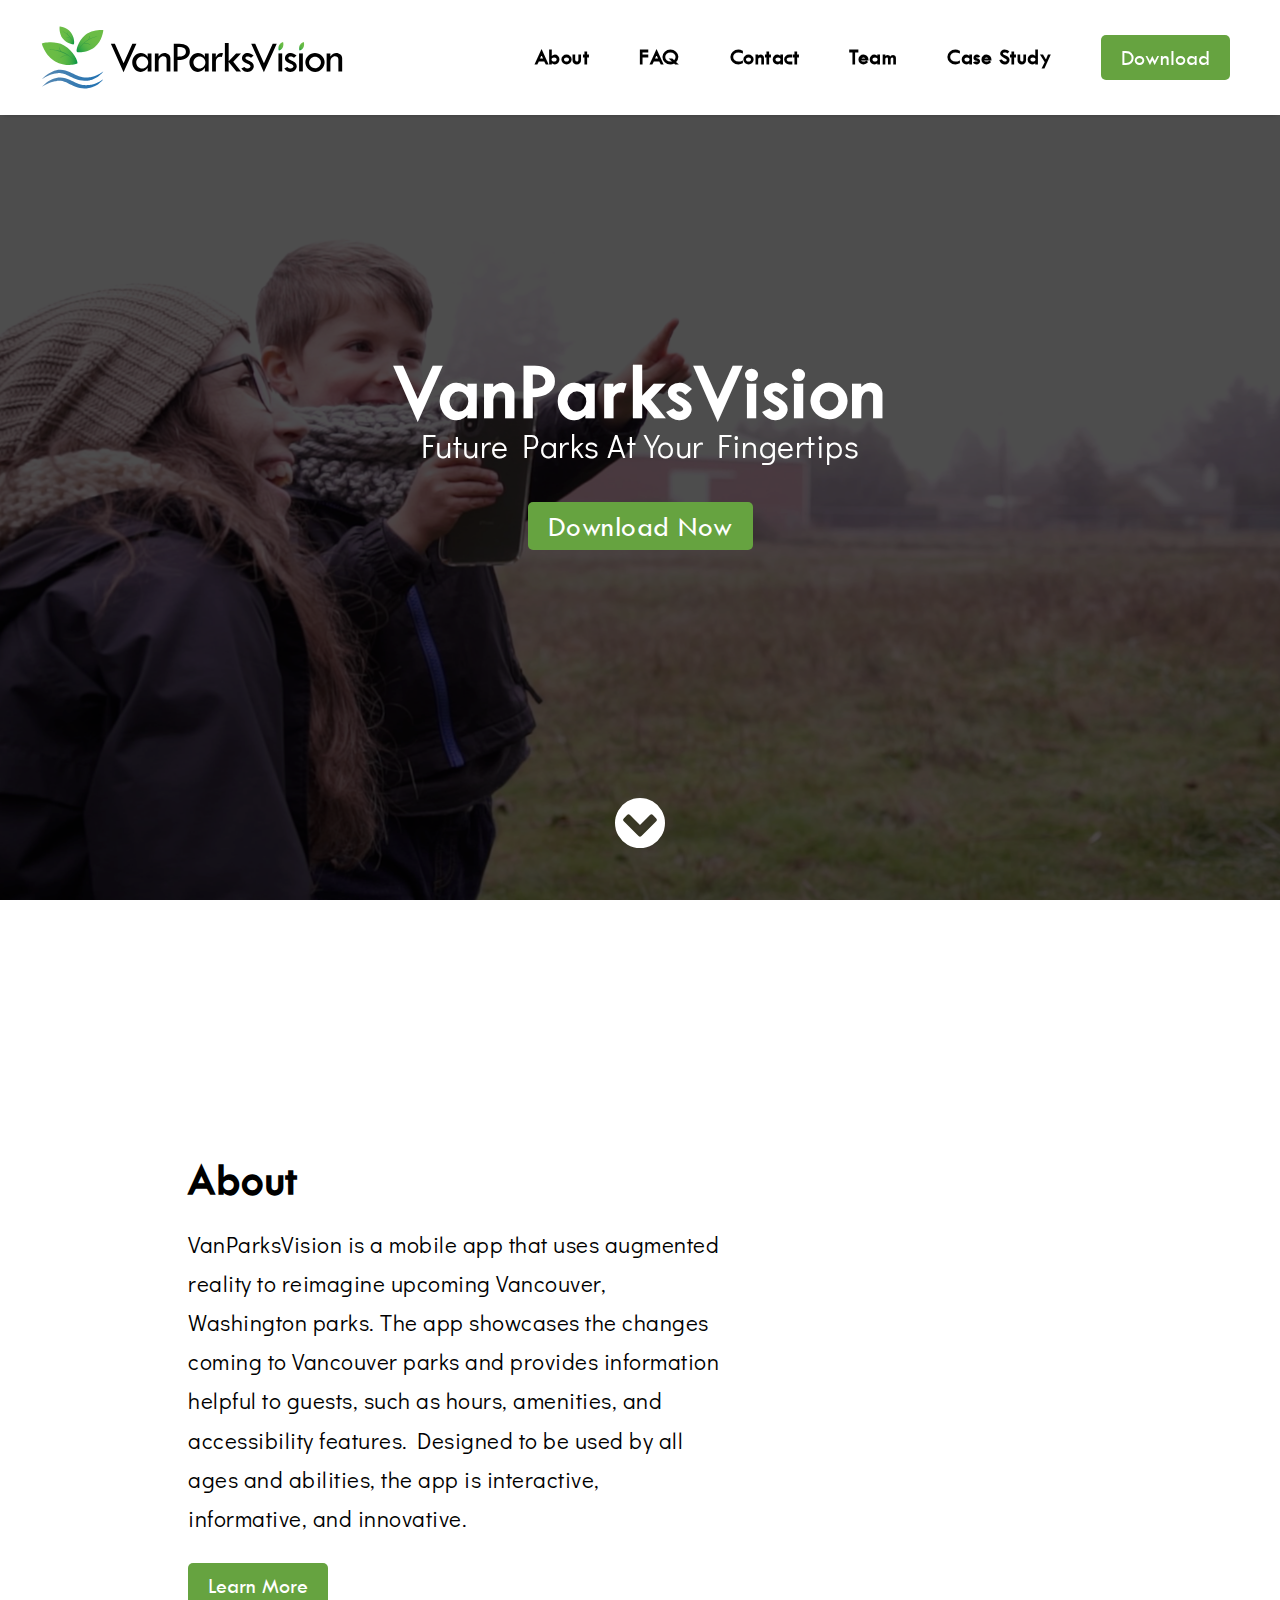
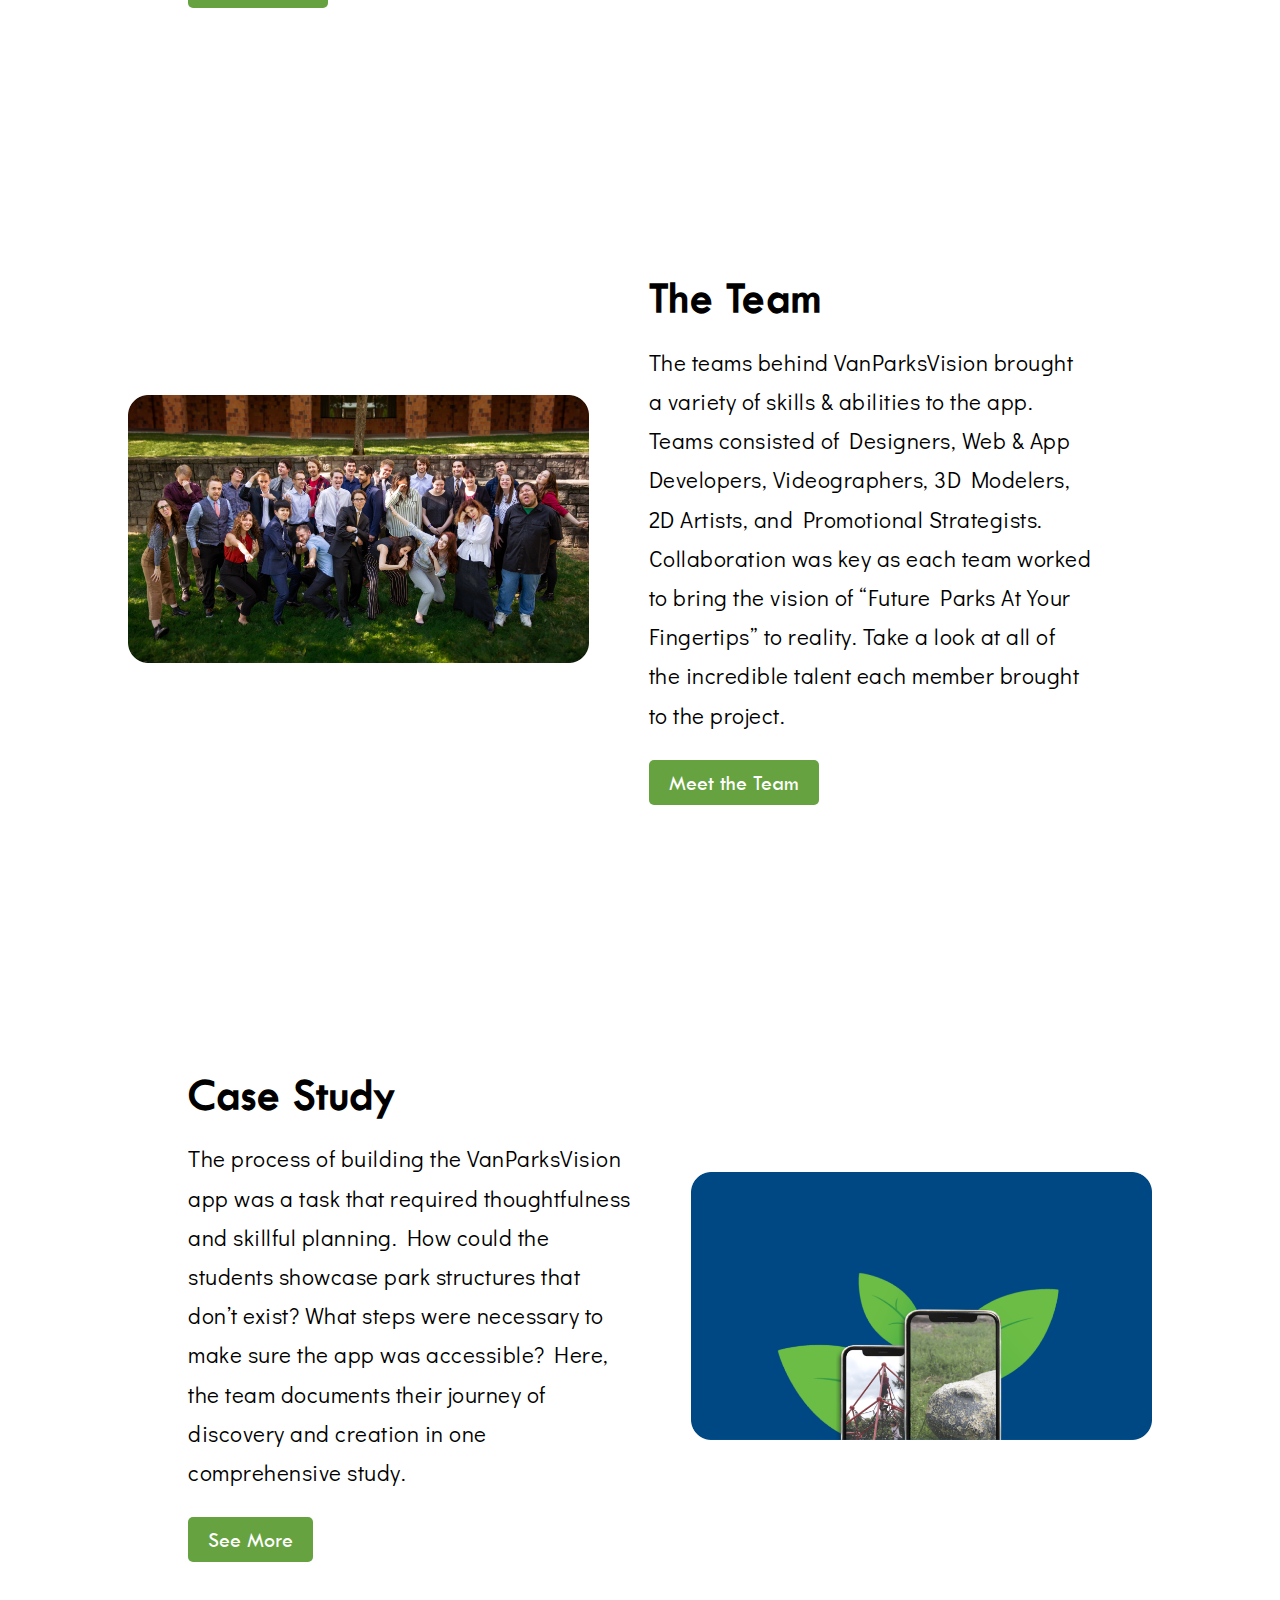
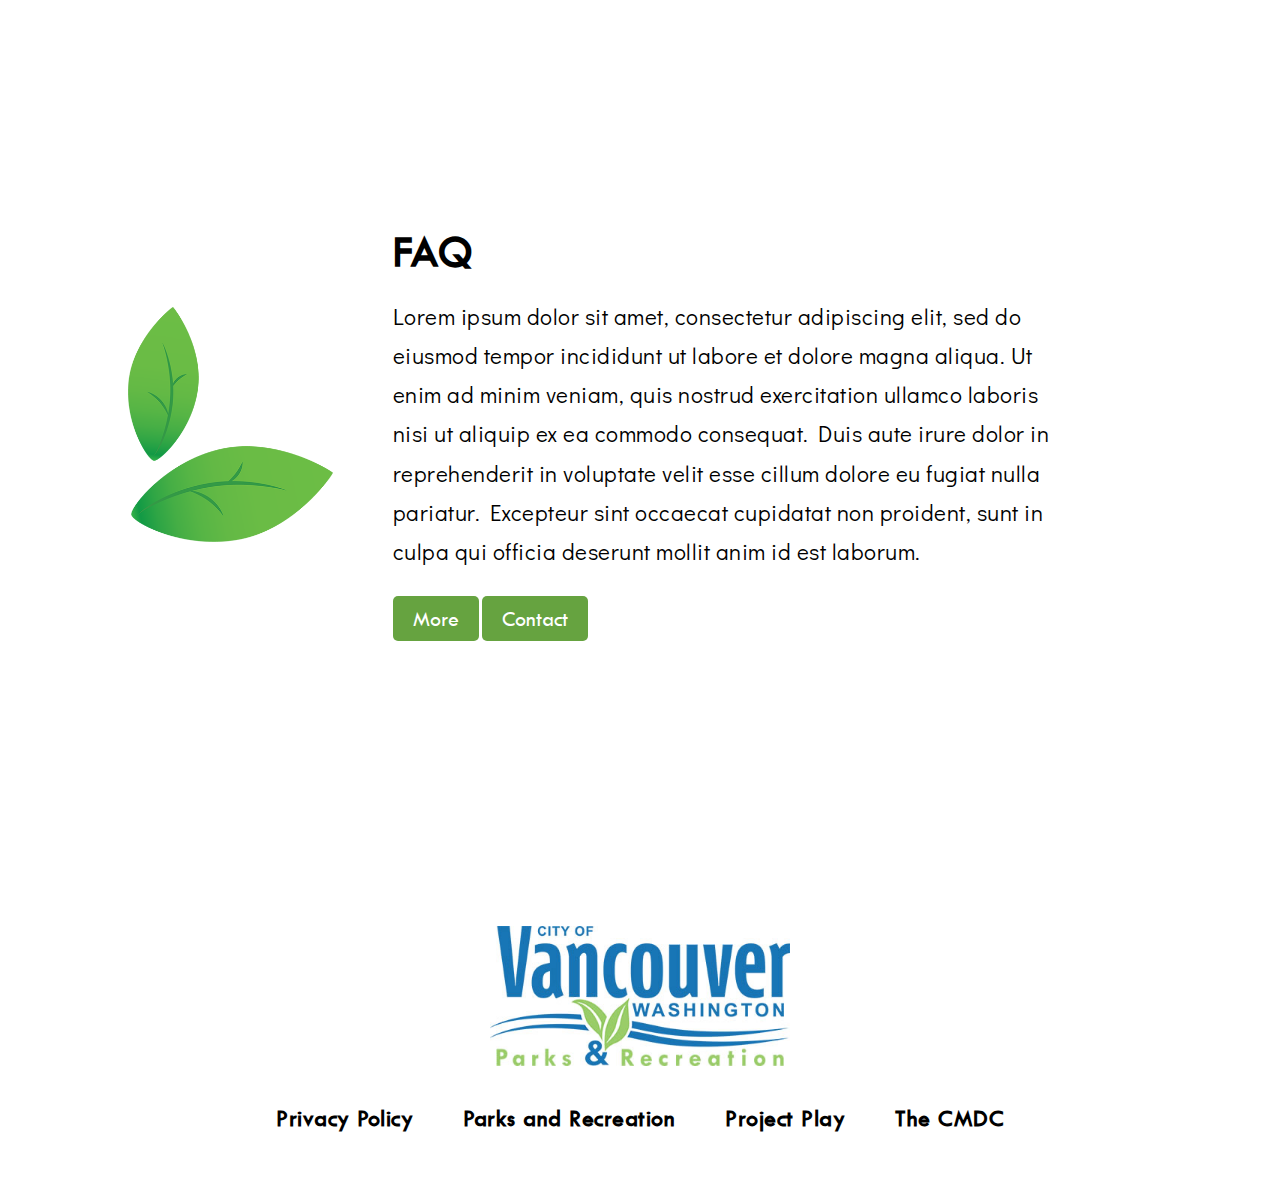
==== index.html @ 79ef96f4 "Fix menu for ARIA" ====
<!DOCTYPE html>
<html lang="en">
<head>
    <meta charset="UTF-8" />
    <meta name="viewport" content="width=device-width, initial-scale=1" />

    <title>VanParksVision</title>

    <link type='text/css' rel='stylesheet' href='css/styles.css'>
    <link type='text/css' rel='stylesheet' href='css/navigation.css'>

    <script src="https://ajax.googleapis.com/ajax/libs/jquery/3.4.1/jquery.min.js"></script>
    <link href="https://fonts.googleapis.com/css?family=Didact+Gothic&display=swap" rel="stylesheet">
</head>    

<body>
<div id="wrapper">
    <!-- Navigation Area -->
    <nav>
        <div id="nav-bar">
            <a href="index.html"><img id="logo" src="img/logo-horizontal.svg"></a>
            <img id="nav-menu-icon" src="img/nav-menu.svg">
        </div>
        <div id="nav-menu">
            <a href='about/index.html'>About</a>
            <a href='faq/index.html'>FAQ</a>
            <a href='contact/index.html'>Contact</a>
            <a href='team/index.html'>Team</a>
            <a href='casestudy/index.html'>Case Study</a>
            <a href="download/index.html"><button class="download-button">Download</button></a>
        </ul>
    </nav>

    <!-- Header/Hero Unit Area -->
    <header id="hero">
        
        <!-- Hero Mask -->
        <div></div>

        <!-- Hero Arrow -->
        <a class="arrow-link" href="#home-content"><svg id="Capa_1" data-name="Capa 1" xmlns="http://www.w3.org/2000/svg" viewBox="0 0 438.53 438.53"><defs></defs><title>down-arrow</title><path class="down-arrow" d="M409.13,109.2a218.26,218.26,0,0,0-79.8-79.79Q278.95,0,219.27,0T109.21,29.41a218.26,218.26,0,0,0-79.8,79.79Q0,159.6,0,219.27T29.41,329.33a218.29,218.29,0,0,0,79.8,79.8q50.39,29.4,110.06,29.4t110.06-29.4a218.36,218.36,0,0,0,79.8-79.8q29.4-50.4,29.4-110.06T409.13,109.2Zm-47.4,95.51L232.12,334.32a17.92,17.92,0,0,1-25.7,0L76.8,204.71a17.94,17.94,0,0,1,0-25.7l29.12-29.12a17.92,17.92,0,0,1,25.7,0l87.65,87.65,87.65-87.65a17.91,17.91,0,0,1,25.69,0L361.74,179a17.91,17.91,0,0,1,0,25.7Z"/></svg></a>

        <h1>VanParksVision</h1>
        <p>Future Parks At Your Fingertips</p>
        <a class="download-button" href="download/index.html"><button">Download Now</button></a>
        <!--Video Hero methods and info below
        Link to article about embeding a video in the hero section: https://howtogetonline.com/how-to-embed-a-hero-background-video.php -->

        <!--Youtube Hosting method-->
            <div class="videoContainer">
                    <iframe width="x" height="y" src="https://www.youtube.com/embed/u58BKRZdWmc?controls=0&autoplay=1&loop=1&playlist=u58BKRZdWmc" frameborder="0" allow="accelerometer; autoplay; encrypted-media; gyroscope; picture-in-picture" allowfullscreen></iframe>
            </div>
    </header>

    <!-- Main Content Area -->
    <div id="home-content">
        <!-- About -->
        <section class="flex-reverse">
            <div id="about-video">
                <iframe width="x" height="y" src="https://www.youtube.com/embed/u58BKRZdWmc" frameborder="0" allow="accelerometer; autoplay; encrypted-media; gyroscope; picture-in-picture" allowfullscreen></iframe>
            </div>
            <article>
                <h3>About</h3>
                <p>VanParksVision is a mobile app that uses augmented reality to reimagine upcoming Vancouver, Washington parks. The app showcases the changes coming to Vancouver parks and provides information helpful to guests, such as hours, amenities, and accessibility features. Designed to be used by all ages and abilities, the app is interactive, informative, and innovative.</p>
                <a href="about/index.html"><button class="download-button">Learn More</button></a>
            </article>
        </section>
        <!-- Team -->
        <section>
            <img src="img/team.png">
            <article>
                <h3>The Team</h3>
                <p>The teams behind VanParksVision brought a variety of skills & abilities to the app. Teams consisted of Designers, Web & App Developers, Videographers, 3D Modelers, 2D Artists, and Promotional Strategists. Collaboration was key as each team worked to bring the vision of “Future Parks At Your Fingertips” to reality. Take a look at all of the incredible talent each member brought to the project.</p>
                <a href="team/index.html"><button class="download-button">Meet the Team</button></a>
            </article>
        </section>
        <!-- Case Study -->
        <section class="flex-reverse">
            <img src="img/casestudy-hero-placeholder.png">
            <article>
                <h3>Case Study</h3>
                <p>The process of building the VanParksVision app was a task that required thoughtfulness and skillful planning. How could the students showcase park structures that don’t exist? What steps were necessary to make sure the app was accessible? Here, the team documents their journey of discovery and creation in one comprehensive study.</p>
                <a href="casestudy/index.html"><button class="download-button">See More</button></a>
            </article>
        </section>
        <!-- FAQ -->
        <section>
            <img id="leaves" src="img/two_leaf_motif.png">
            <article>
                <h3>FAQ</h3>
                <p>Lorem ipsum dolor sit amet, consectetur adipiscing elit, sed do eiusmod tempor incididunt ut labore et dolore magna aliqua. Ut enim ad minim veniam, quis nostrud exercitation ullamco laboris nisi ut aliquip ex ea commodo consequat. Duis aute irure dolor in reprehenderit in voluptate velit esse cillum dolore eu fugiat nulla pariatur. Excepteur sint occaecat cupidatat non proident, sunt in culpa qui officia deserunt mollit anim id est laborum.</p>
                <a href="faq/index.html"><button class="download-button">More</button></a>
                <a href="faq/index.html"><button class="download-button">Contact</button></a>
            </article>
        </section>
    </div>

    <!-- Footer Area -->
    <footer id="home-footer">
        <img src="img/parks-logo.jfif">
        <ul>
            <a href='https://www.cityofvancouver.us/law/page/website-privacy-policy'><li>Privacy Policy</li></a>
            <a href='https://www.cityofvancouver.us/parksrec'><li>Parks and Recreation</li></a>
            <a href='https://www.cityofvancouver.us/parksrec/page/project-play'><li>Project Play</li></a>
            <a href='http://dtc-wsuv.org/cmdc/'><li>The CMDC</li></a>
        </ul>
    </footer>
</div> 

<script src="js/scripts.js"></script><!-- Closes Wrapper -->
</body>
</html>
---- css/styles.css ----
/* Universal */

/* http://meyerweb.com/eric/tools/css/reset/ 
   v2.0 | 20110126
   License: none (public domain)
*/

html, body, div, span, applet, object, iframe,
h1, h2, h3, h4, h5, h6, p, blockquote, pre,
a, abbr, acronym, address, big, cite, code,
del, dfn, em, img, ins, kbd, q, s, samp,
small, strike, strong, sub, sup, tt, var,
b, u, i, center,
dl, dt, dd, ol, ul, li,
fieldset, form, label, legend,
table, caption, tbody, tfoot, thead, tr, th, td,
article, aside, canvas, details, embed, 
figure, figcaption, footer, header, hgroup, 
menu, nav, output, ruby, section, summary,
time, mark, audio, video {
	margin: 0;
	padding: 0;
	border: 0;
	font-size: 100%;
	font: inherit;
	vertical-align: baseline;
}
/* HTML5 display-role reset for older browsers */
article, aside, details, figcaption, figure, 
footer, header, hgroup, menu, nav, section {
	display: block;
}
body {
	line-height: 1;
}
ol, ul {
	list-style: none;
}
blockquote, q {
	quotes: none;
}
blockquote:before, blockquote:after,
q:before, q:after {
	content: '';
	content: none;
}
table {
	border-collapse: collapse;
	border-spacing: 0;
}

button:focus {
	outline: none;
}

button:active {
	outline: none;
}

/*End of reset*/

@font-face {
	font-family: 'Tw Cen MT';
	src: url(../fonts/twcent.TTF);
}

html {
	scroll-behavior: smooth;
}


/* --Body Copy-- */
body {
font-size: 16px;
font-family: 'Didact Gothic';
letter-spacing: .5px;
}

p {	
font-style: normal;
font-weight: normal;
font-size: 2em;
line-height: 1.75em;
letter-spacing: .5px; 
}


/* --Headings-- */
h1 {
font-family: 'Tw Cen MT';
font-style: normal;
font-weight: bold;
font-size: 7.5em;
line-height: 2;
}

h2 {
font-family: 'Tw Cen MT';
font-style: normal;
font-weight: bold;
font-size: 5em;
line-height: 2;
}

h3 {
font-family: 'Tw Cen MT';
font-style: normal;
font-weight: bold;
font-size: 4em;
line-height: 2;
}

h4 {
font-family: 'Tw Cen MT';
font-style: normal;
font-weight: bold;
font-size: 2.5em;
line-height: 2;
}

h5 {
font-family: 'Tw Cen MT';
font-style: normal;
font-weight: bold;
font-size: 2em;
line-height: 2;
}

a {
font-weight: bold;
text-decoration: none;
color: inherit;
}

a:visited {
color: inherit;
}

.download-button {
	background-color: #66A340;
	box-shadow: none;
	padding: 10px 20px;
	color: white;
	font-family: Tw Cen MT;
	font-size: 1em;
	border-radius: 5px;
	border: none;
	cursor: pointer;
	transition: all .3s ease;
}

.download-button:hover {
	background-color: #3573B3;
}


/* -- Hero Unit/Header -- */
header {
	height: 100vh;
	width: 100%;
	background-image: url(../img/home-hero.png);
	background-size: cover;
	background-position: -300px;
	background-repeat: no-repeat;
	background-attachment: fixed;
	display: flex;
	flex-direction: column;
	justify-content: center;
	align-items: center;
	color: white;
}

header div {
	height: 100%;
	width: 100%;
	background-color: rgba(0,0,0,.45);
	position: absolute;
	top: 0;
	left: 0;
	z-index: 1;
}

/* Youtube video hosting */
.videoContainer {
	position: fixed;
	width: 100%;
	height: 100%;
	display: none;
	flex-direction: column;
	justify-content: center;
	align-items: center;
	overflow: hidden;
	z-index: 0;
}

header h1 {
	z-index: 2;
	font-size: 3em;
	line-height: 1;
}

header p {
	z-index: 2;
	text-align: center;
	line-height: 1;
}

header .download-button {
	z-index: 2;
	margin-top: 40px;
	font-size: 1.8em;
	font-weight: 300;
}

header .arrow-link {
	position: absolute;
	z-index: 2;
	width: 50px;
	bottom: 50px;
}

header .down-arrow {
	fill: white;
	transition: fill .3s ease;
}

header .arrow-link:hover .down-arrow {
	fill: #3573B3;
}

header img {
	position: absolute;
	top: 0px;
	x-index: 1;
}

#hero {
	position: relative;
}

iframe {
	width: 100%;
	height: 100%
}


@media screen and (min-width: 1094px) {
	header {
		height: 100vh;
		width: 100%;
		background-size: cover;
		background-position: center;
		background-repeat: no-repeat;
	}	

	header h1 {
		font-size: 5em;
		letter-spacing: 1px;
	}

	.videoContainer {
		display: flex;
	}
}


/* -- Home Content -- */
#home-content {
	padding: 50px 0px;
	position: relative;
	z-index: 1;
	background-color: white;
}

#home-content section {
	display: flex;
	flex-direction: column;
	width: 100%;
	margin: 125px auto;
}

#home-content section img,#about-video {
	align-self: center;
	width: 45%;
}

#home-content section article {
	font-size: .7em;
	padding: 60px;
	width: 65%;
}

#home-content section article button {
	margin-top: 25px;
	font-size: 2em;
}

#home-content #about-video {
	position: relative;
    width: 45%;
    height: 0;
    padding-bottom: 21%;
}

#home-content iframe {
	position: absolute;
    top: 0;
    left: 0;
	width: 100%;
	border-radius: 25px;
}

#home-content img {
	max-width: 100%;
}

#home-content #leaves {
	width: 20%;
}

#home-footer {
	position: relative;
	z-index: 1;
	background-color: white;
}

@media screen and (min-width: 1094px) {
	#home-content section {
		flex-direction: row;
		width: 80%;
	}

	.flex-reverse {
		flex-direction: row-reverse !important;
	}
}

/* Media Query method for removing the video from the hero section and placing the still image*/
/*
@media screen and (max-device-width: 768px) {
	#hero {
	background: url(/img/home-hero.png) no-repeat;
	background-size: cover;
	}
	#bgvideo {
	display: none;
	}
}
*/
---- css/navigation.css ----
/* --Navigation-- */

nav {
	position: fixed;
	display: flex;
	flex-direction: column;
	justify-content: flex-end;
	background-color: white;
	width: 100%;
	box-shadow: 0 4px 4px -4px rgba(0,0,0,.25);
	z-index: 999;
}

nav #nav-bar {
	position: fixed;
	top: 0;
	left: 0;
	width: 100%;
	display: flex; 
	flex-direction: row;
	justify-content: space-between;
	align-items: center;
	background-color: white;
	z-index: 1;
}

nav #nav-bar a {
	justify-content: flex-start;
}

#nav-menu {
	position: relative;
	top: 150px;
	height: 100vh;
	display: flex;
	flex-direction: column;
	transition: color .3s ease;
	z-index: 0;
	display: none;
}

nav #nav-menu-icon  {
	position: absolute;
	right: 30px;
	width: 50px;
	cursor: pointer;
}

nav a {
	display: flex;
	align-items: center;
	justify-content: flex-end;
	padding: 15px 40px 15px 0px;
	font-family: Tw Cen MT;
	font-size: 2.75em;
}

nav a:hover {
	color: #3573B3;
}

nav a:last-of-type {
	border-bottom: none;
}


@media screen and (min-width: 1094px) {
	nav {
		display: flex;
		flex-direction: row;
		height: auto;
		align-items: center;
		padding: 35px 0px 35px 0px;
	}

	#nav-menu {
		position: relative;
		top: 0px;
		height: auto;
		display: flex;
		flex-direction: row;
	}

	nav #nav-menu-icon {
		display: none;
	}

	nav #logo {
		position: absolute;
		left: 30px;
		top: 7px;
		width: 325px;
	}

	nav a {
		font-size: 1.4em;
		padding: 0;
		margin-right: 50px;
		border: none;
	}
}

@media screen and (min-width: 1400px) { 
	nav a {
		font-size: 1.75em;
	}

	nav #logo {
		width: 350px;
	}
}


/* -- Footer -- */
footer {
	display: flex;
	flex-direction: column;
	justify-content: center;
	align-items: center;
	padding: 50px;
}

footer img {
	width: 300px;
	margin-bottom: 40px;
}

footer ul {
	display: flex;
	flex-direction: column;
}

footer a {
	color: inherit;
	font-family: 'Tw Cen MT';
	font-size: 1.5em;
	transition: color .3s ease;
	text-align: center;
	margin-bottom: 10px;
}

footer a:hover {
	color: #3573B3;
}

footer a:last-of-type {
	margin-right: 0;
}


@media screen and (min-width: 1094px) {
	footer ul {
		flex-direction: row;
	}

	footer a {
		margin-right: 50px;
	}
}
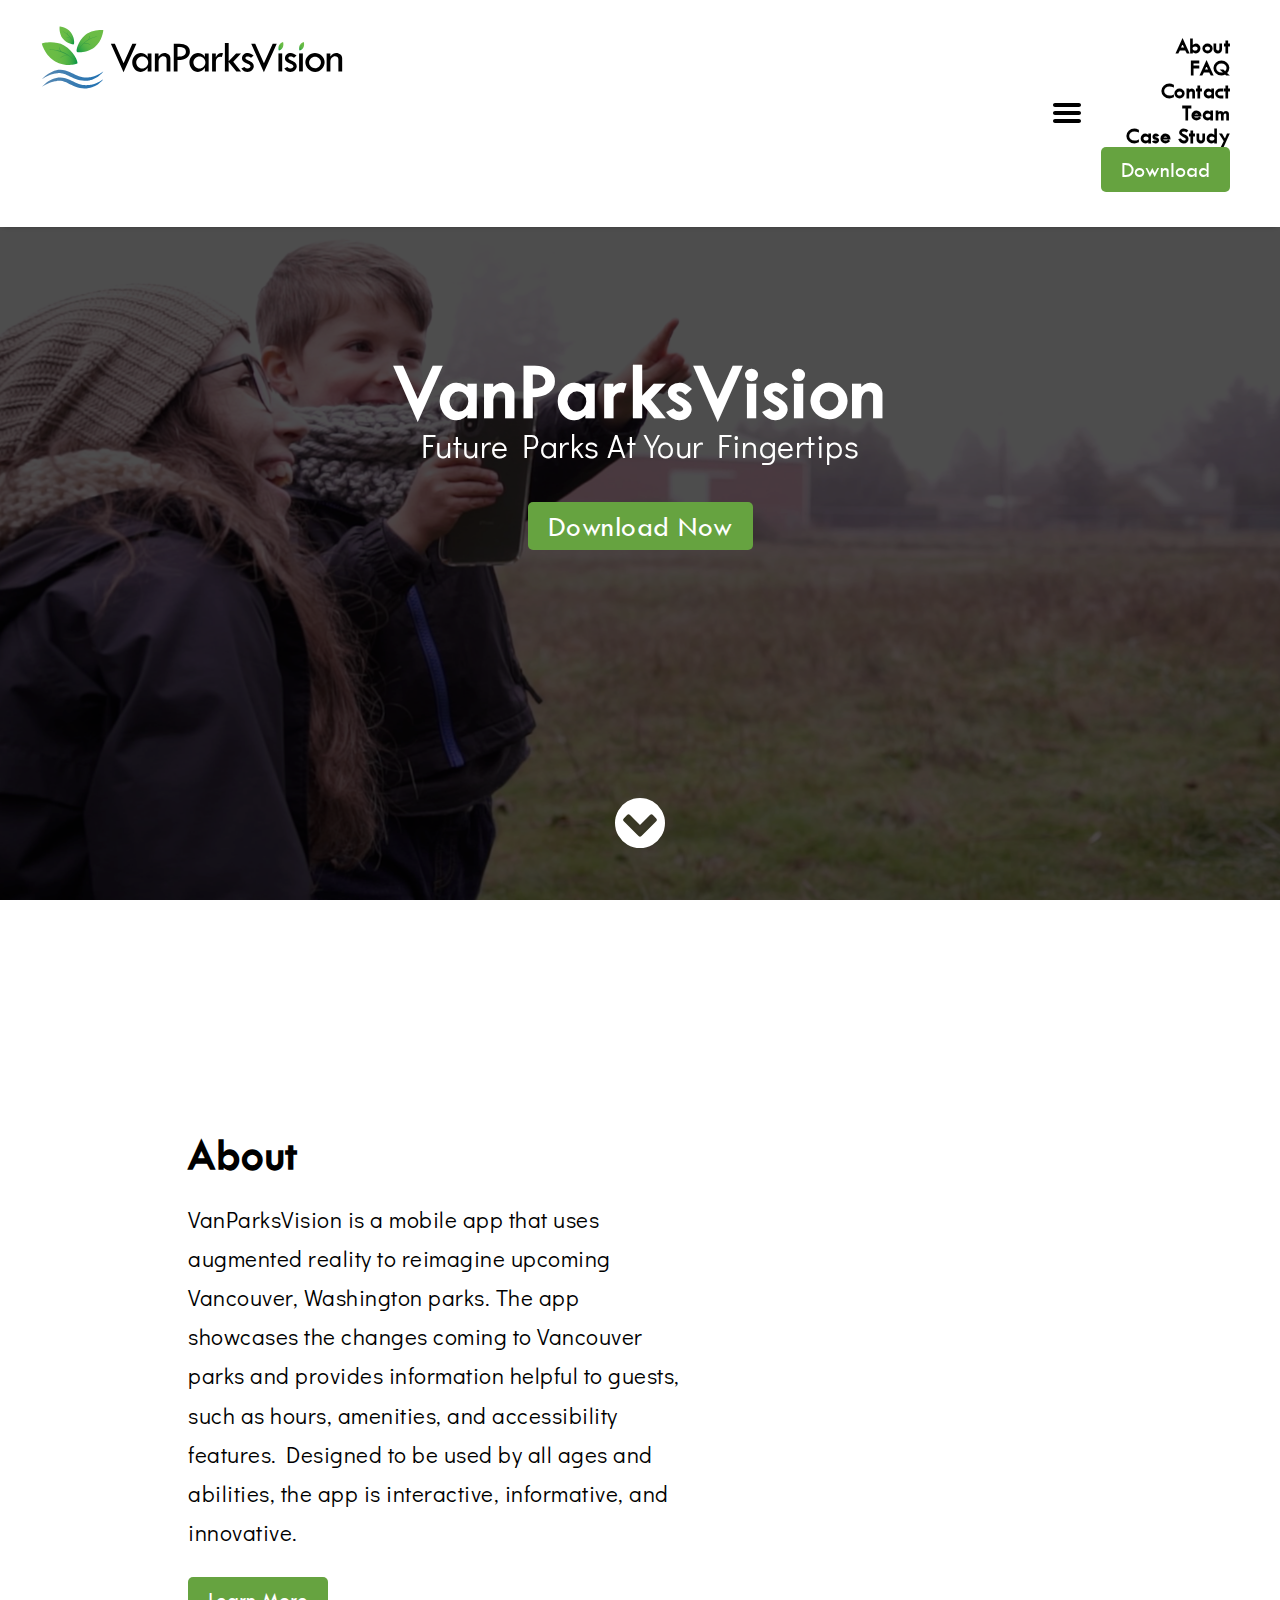
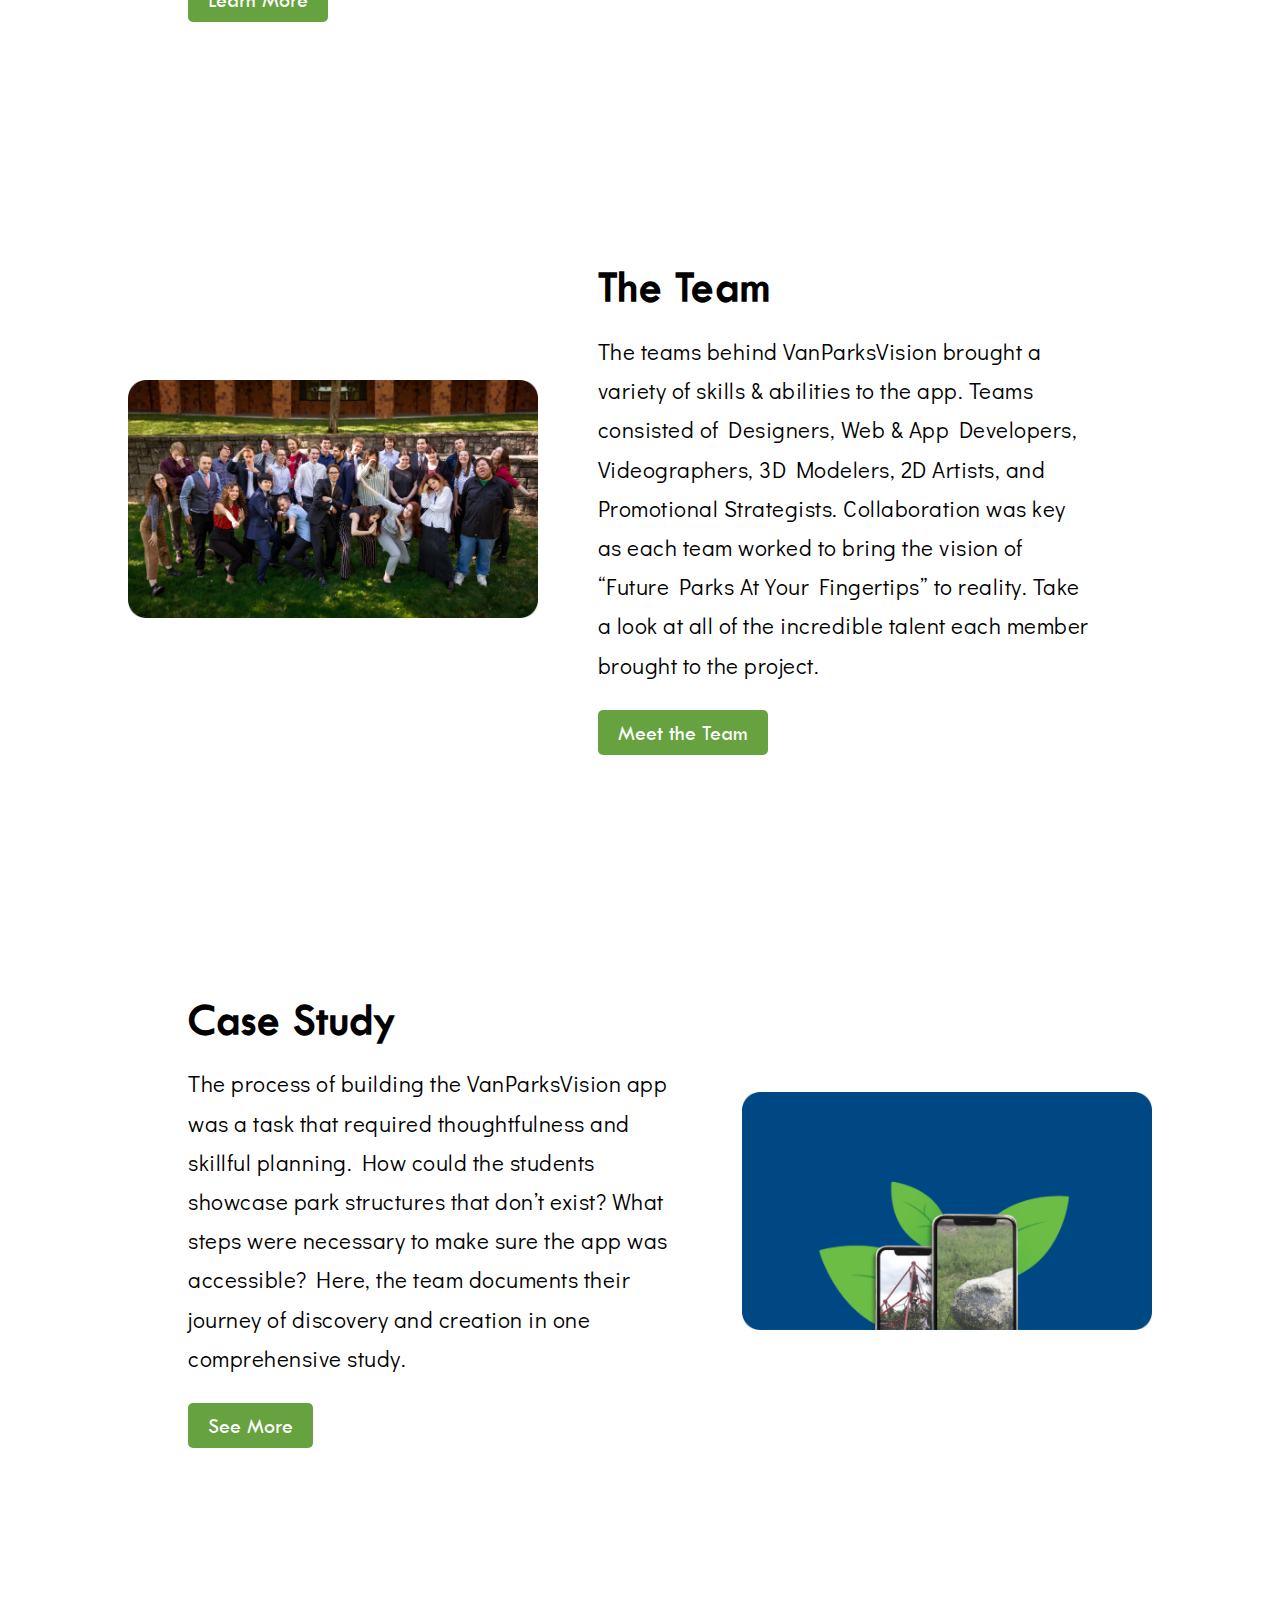
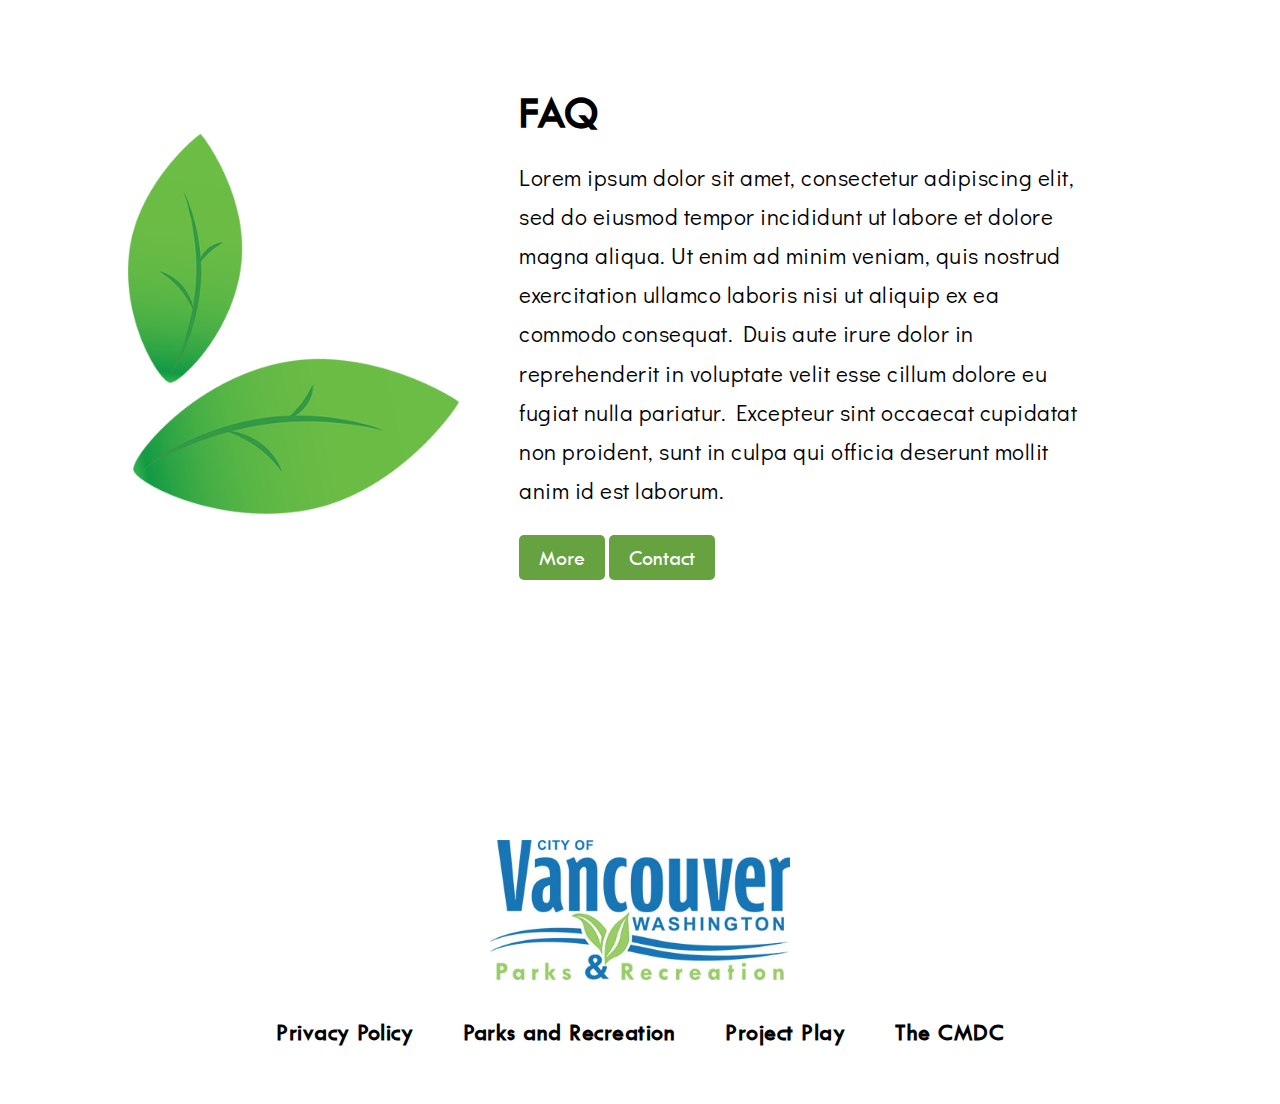
==== commit e1d67b39: "Finished site tweaks" ====
--- a/index.html
+++ b/index.html
@@ -17,17 +17,17 @@
 <div id="wrapper">
     <!-- Navigation Area -->
     <nav>
-        <div id="nav-bar">
+        <div>
             <a href="index.html"><img id="logo" src="img/logo-horizontal.svg"></a>
-            <img id="nav-menu-icon" src="img/nav-menu.svg">
+            <img id="mobile-menu-icon" src="img/mobile-menu.svg">
         </div>
-        <div id="nav-menu">
-            <a href='about/index.html'>About</a>
-            <a href='faq/index.html'>FAQ</a>
-            <a href='contact/index.html'>Contact</a>
-            <a href='team/index.html'>Team</a>
-            <a href='casestudy/index.html'>Case Study</a>
-            <a href="download/index.html"><button class="download-button">Download</button></a>
+        <ul id="mobile-menu">
+            <a href='about/index.html'><li>About</li></a>
+            <a href='faq/index.html'><li>FAQ</li></a>
+            <a href='contact/index.html'><li>Contact</li></a>
+            <a href='team/index.html'><li>Team</li></a>
+            <a href='casestudy/index.html'><li>Case Study</li></a>
+            <a href="download/index.html"><li><button class="download-button">Download</button></li></a>
         </ul>
     </nav>
 
@@ -56,8 +56,8 @@
     <div id="home-content">
         <!-- About -->
         <section class="flex-reverse">
-            <div id="about-video">
-                <iframe width="x" height="y" src="https://www.youtube.com/embed/u58BKRZdWmc" frameborder="0" allow="accelerometer; autoplay; encrypted-media; gyroscope; picture-in-picture" allowfullscreen></iframe>
+            <div class='youtube-embed'>
+                <iframe width="x" height="y" src="https://www.youtube.com/embed/u58BKRZdWmc?controls=0&autoplay=1&loop=1&playlist=u58BKRZdWmc" allow="accelerometer; encrypted-media; gyroscope; picture-in-picture" frameborder="0" allowfullscreen></iframe>
             </div>
             <article>
                 <h3>About</h3>
@@ -85,7 +85,7 @@
         </section>
         <!-- FAQ -->
         <section>
-            <img id="leaves" src="img/two_leaf_motif.png">
+            <img src="img/two_leaf_motif.png">
             <article>
                 <h3>FAQ</h3>
                 <p>Lorem ipsum dolor sit amet, consectetur adipiscing elit, sed do eiusmod tempor incididunt ut labore et dolore magna aliqua. Ut enim ad minim veniam, quis nostrud exercitation ullamco laboris nisi ut aliquip ex ea commodo consequat. Duis aute irure dolor in reprehenderit in voluptate velit esse cillum dolore eu fugiat nulla pariatur. Excepteur sint occaecat cupidatat non proident, sunt in culpa qui officia deserunt mollit anim id est laborum.</p>
--- a/css/styles.css
+++ b/css/styles.css
@@ -180,74 +180,72 @@
 	z-index: 1;
 }
 
+header h1 {
+	z-index: 2;
+	font-size: 3em;
+	line-height: 1;
+}
+
+header p {
+	z-index: 2;
+	text-align: center;
+	line-height: 1;
+}
+
+header .download-button {
+	z-index: 2;
+	margin-top: 40px;
+	font-size: 1.8em;
+	font-weight: 300;
+}
+
+header .arrow-link {
+	position: absolute;
+	z-index: 2;
+	width: 50px;
+	bottom: 50px;
+}
+
+header .down-arrow {
+	fill: white;
+	transition: fill .3s ease;
+}
+
+header .arrow-link:hover .down-arrow {
+	fill: #3573B3;
+}
+
 /* Youtube video hosting */
 .videoContainer {
 	position: fixed;
 	width: 100%;
 	height: 100%;
-	display: none;
+	display: flex;
 	flex-direction: column;
 	justify-content: center;
 	align-items: center;
 	overflow: hidden;
 	z-index: 0;
 }
-
-header h1 {
-	z-index: 2;
-	font-size: 3em;
-	line-height: 1;
-}
-
-header p {
-	z-index: 2;
-	text-align: center;
-	line-height: 1;
-}
-
-header .download-button {
-	z-index: 2;
-	margin-top: 40px;
-	font-size: 1.8em;
-	font-weight: 300;
-}
-
-header .arrow-link {
-	position: absolute;
-	z-index: 2;
-	width: 50px;
-	bottom: 50px;
-}
-
-header .down-arrow {
-	fill: white;
-	transition: fill .3s ease;
-}
-
-header .arrow-link:hover .down-arrow {
-	fill: #3573B3;
-}
-
-header img {
-	position: absolute;
-	top: 0px;
-	x-index: 1;
-}
-
+/*#hero may need to be removed if it interferes too much with other elements*/
 #hero {
 	position: relative;
 }
 
-iframe {
+header iframe {
 	width: 100%;
 	height: 100%
 }
 
 
+
+/*If we go ahead with embeding a video in the hero of the homepage we may need to remove the background-image property below
+*/
 @media screen and (min-width: 1094px) {
 	header {
 		height: 100vh;
 		width: 100%;
+		background-image: url(../img/home-hero.png);
 		background-size: cover;
 		background-position: center;
 		background-repeat: no-repeat;
@@ -256,10 +254,6 @@
 	header h1 {
 		font-size: 5em;
 		letter-spacing: 1px;
-	}
-
-	.videoContainer {
-		display: flex;
 	}
 }
 
@@ -276,46 +270,38 @@
 	display: flex;
 	flex-direction: column;
 	width: 100%;
-	margin: 125px auto;
-}
-
-#home-content section img,#about-video {
+	margin: 100px auto;
+}
+
+.youtube-embed {
+	position: relative;
+	padding-bottom: 56%;
+	width: 100%;
+	text-align: left;
+	padding-top: 90px;
+  }
+  
+  .youtube-embed iframe {
+	width: 100%;
+	position: absolute;
+	height: 100%;
+	overflow: hidden;
+	max-height: 420px;
+  }
+
+#home-content section img {
 	align-self: center;
-	width: 45%;
+	width: 100%;
 }
 
 #home-content section article {
 	font-size: .7em;
 	padding: 60px;
-	width: 65%;
 }
 
 #home-content section article button {
 	margin-top: 25px;
 	font-size: 2em;
-}
-
-#home-content #about-video {
-	position: relative;
-    width: 45%;
-    height: 0;
-    padding-bottom: 21%;
-}
-
-#home-content iframe {
-	position: absolute;
-    top: 0;
-    left: 0;
-	width: 100%;
-	border-radius: 25px;
-}
-
-#home-content img {
-	max-width: 100%;
-}
-
-#home-content #leaves {
-	width: 20%;
 }
 
 #home-footer {
@@ -328,6 +314,16 @@
 	#home-content section {
 		flex-direction: row;
 		width: 80%;
+	}
+
+	.youtube-embed {
+		padding-bottom: 0;
+		min-width: 40%;
+	  }
+
+	#home-content section img {
+		width: 40%;
+		max-height: 380px;
 	}
 
 	.flex-reverse {
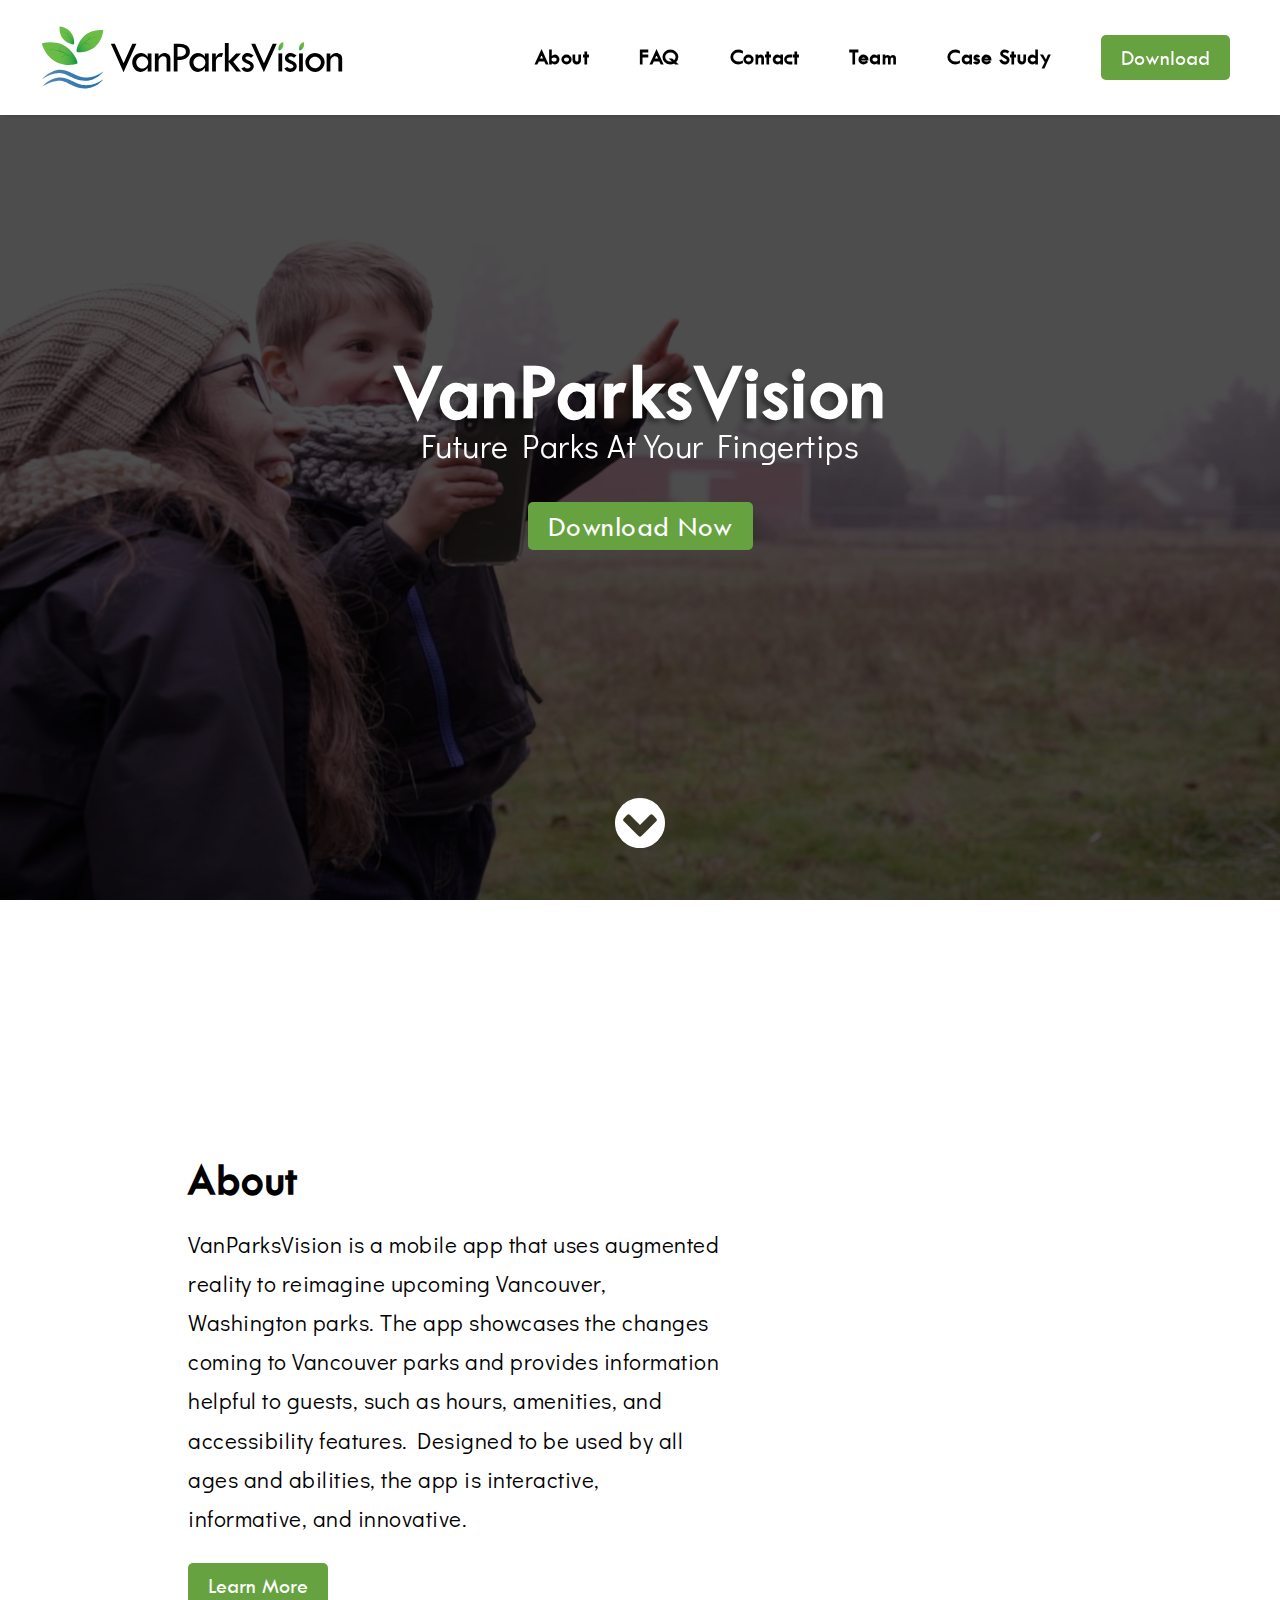
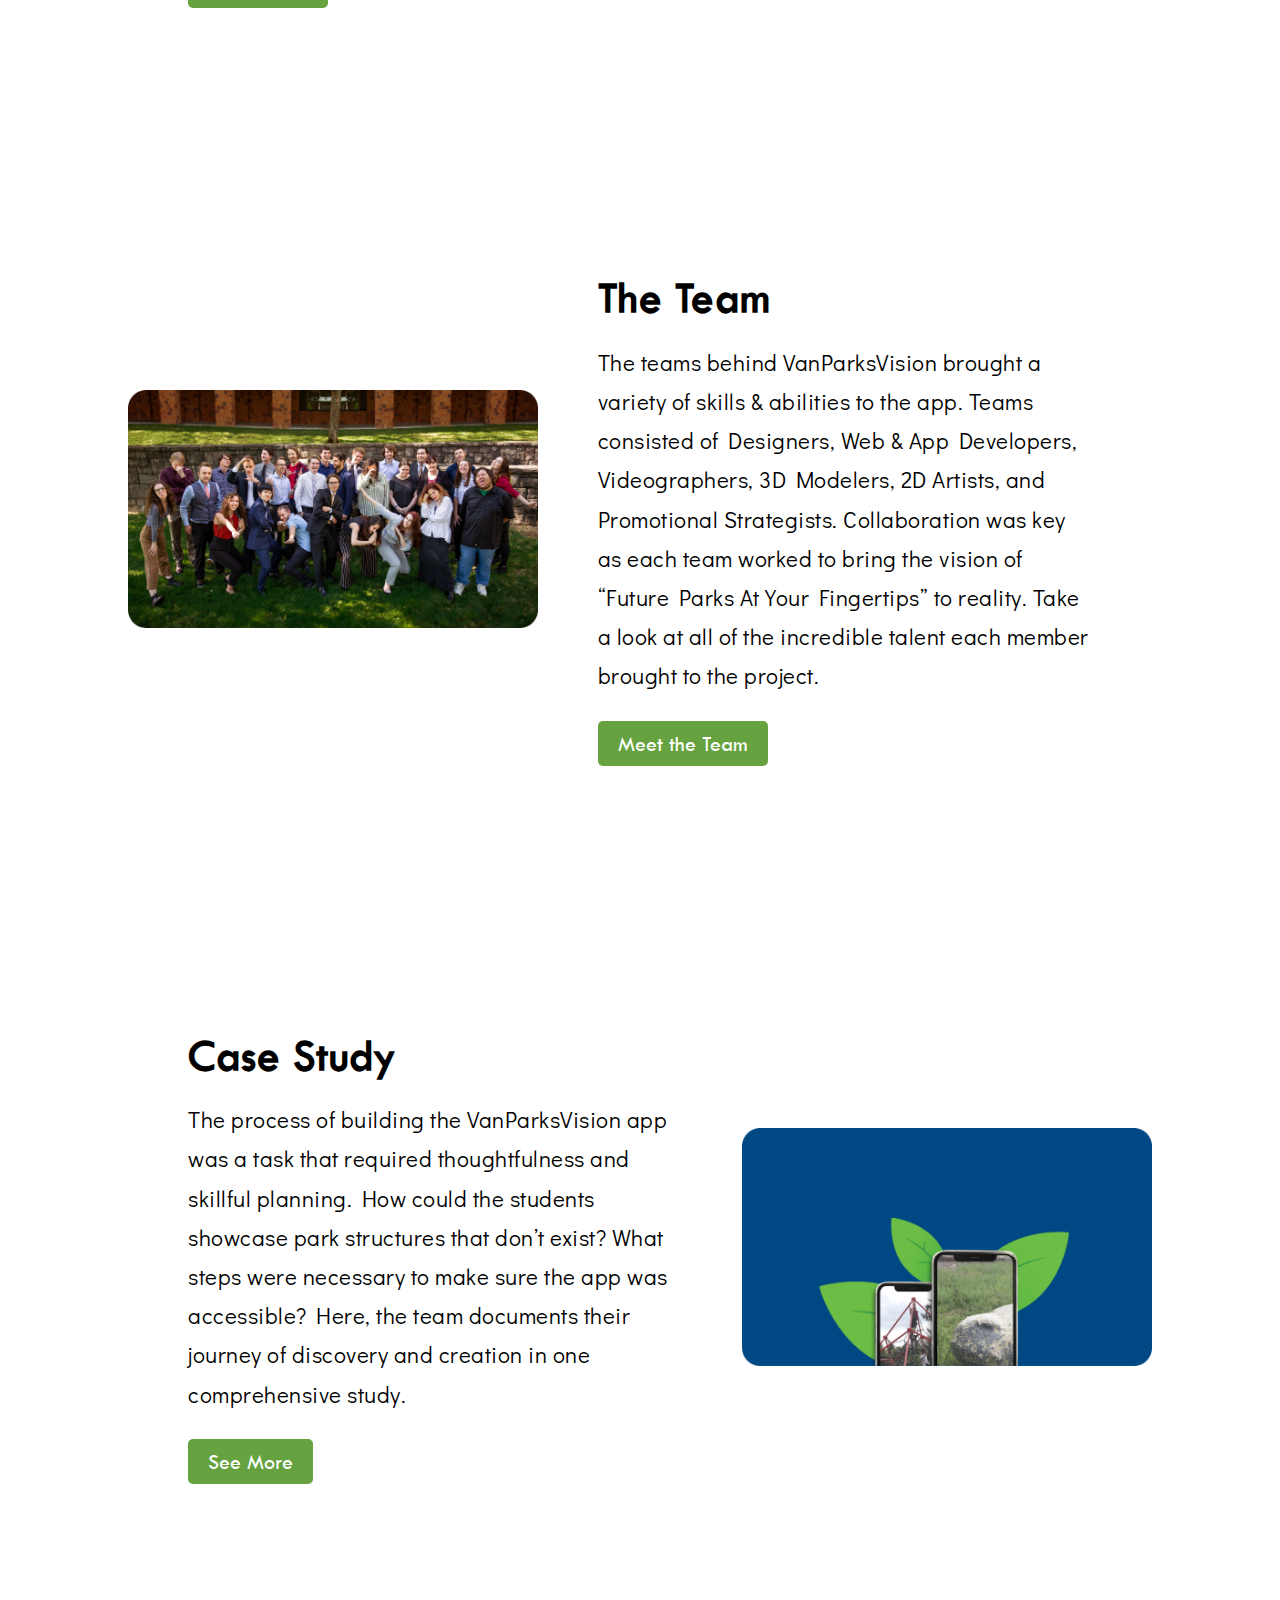
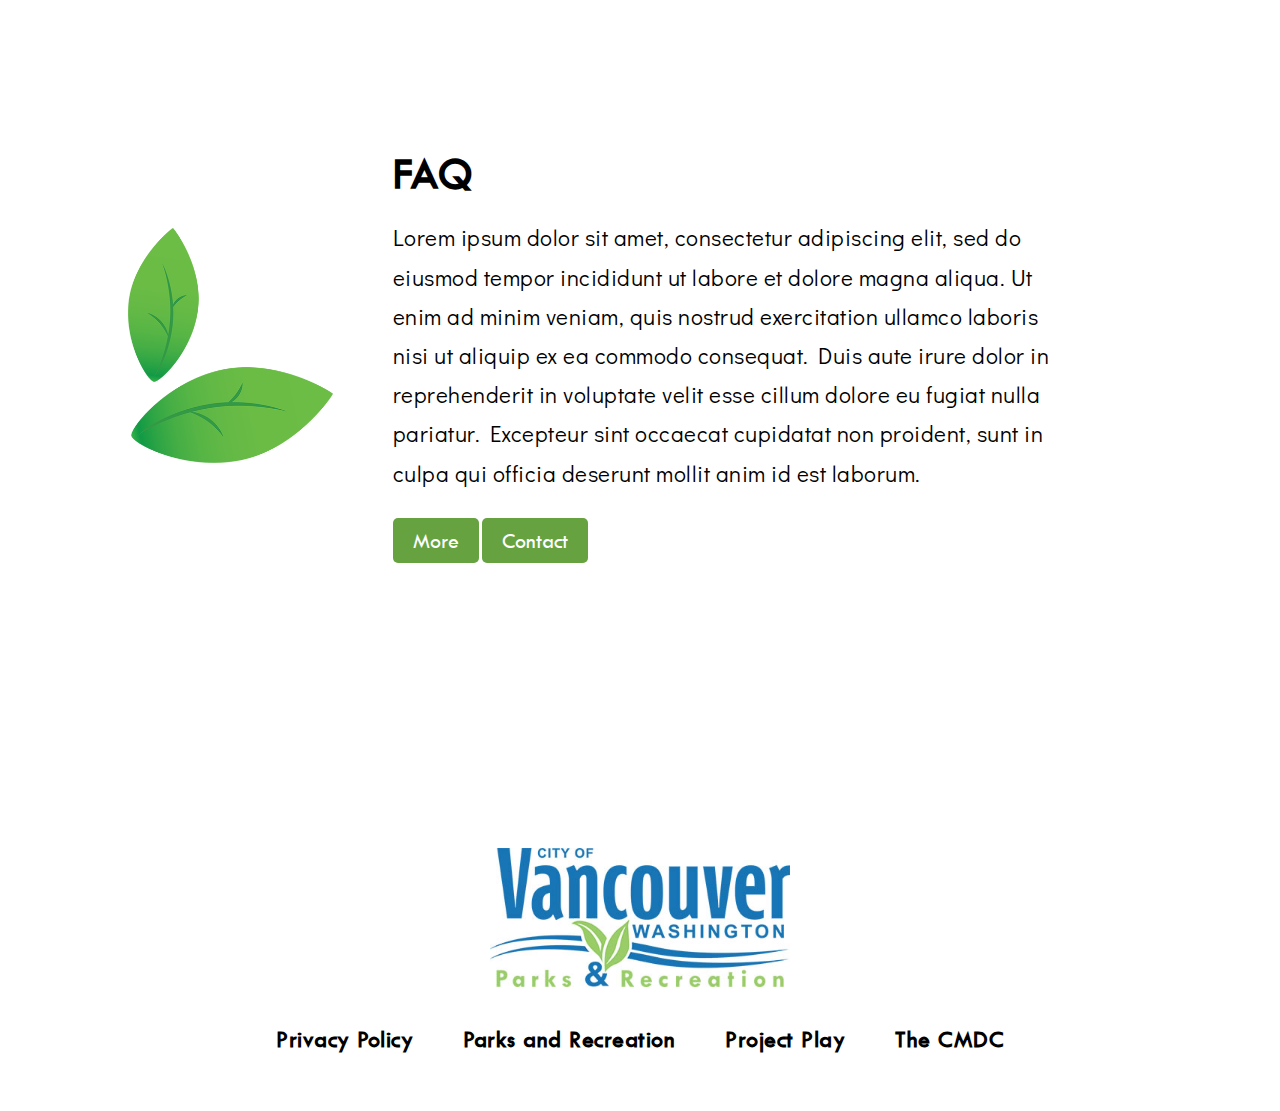
==== commit bae5af09: "Merge branch 'master' of https://github.com/StromSkaisch/vanparksvision-gigsite" ====
--- a/index.html
+++ b/index.html
@@ -17,18 +17,18 @@
 <div id="wrapper">
     <!-- Navigation Area -->
     <nav>
-        <div>
+        <div id="nav-bar">
             <a href="index.html"><img id="logo" src="img/logo-horizontal.svg"></a>
-            <img id="mobile-menu-icon" src="img/mobile-menu.svg">
+            <img id="nav-menu-icon" src="img/nav-menu.svg">
         </div>
-        <ul id="mobile-menu">
-            <a href='about/index.html'><li>About</li></a>
-            <a href='faq/index.html'><li>FAQ</li></a>
-            <a href='contact/index.html'><li>Contact</li></a>
-            <a href='team/index.html'><li>Team</li></a>
-            <a href='casestudy/index.html'><li>Case Study</li></a>
-            <a href="download/index.html"><li><button class="download-button">Download</button></li></a>
-        </ul>
+        <div id="nav-menu">
+            <a href='about/index.html'>About</a>
+            <a href='faq/index.html'>FAQ</a>
+            <a href='contact/index.html'>Contact</a>
+            <a href='team/index.html'>Team</a>
+            <a href='casestudy/index.html'>Case Study</a>
+            <a href="download/index.html"><button class="download-button">Download</button></a>
+        </div>
     </nav>
 
     <!-- Header/Hero Unit Area -->
@@ -56,9 +56,10 @@
     <div id="home-content">
         <!-- About -->
         <section class="flex-reverse">
-            <div class='youtube-embed'>
-                <iframe width="x" height="y" src="https://www.youtube.com/embed/u58BKRZdWmc?controls=0&autoplay=1&loop=1&playlist=u58BKRZdWmc" allow="accelerometer; encrypted-media; gyroscope; picture-in-picture" frameborder="0" allowfullscreen></iframe>
+            <div id="about-video">
+                <iframe width="x" height="y" src="https://www.youtube.com/embed/u58BKRZdWmc" frameborder="0" allow="accelerometer; autoplay; encrypted-media; gyroscope; picture-in-picture" allowfullscreen></iframe>
             </div>
+            
             <article>
                 <h3>About</h3>
                 <p>VanParksVision is a mobile app that uses augmented reality to reimagine upcoming Vancouver, Washington parks. The app showcases the changes coming to Vancouver parks and provides information helpful to guests, such as hours, amenities, and accessibility features. Designed to be used by all ages and abilities, the app is interactive, informative, and innovative.</p>
@@ -85,7 +86,7 @@
         </section>
         <!-- FAQ -->
         <section>
-            <img src="img/two_leaf_motif.png">
+            <img id="leaves" src="img/two_leaf_motif.png">
             <article>
                 <h3>FAQ</h3>
                 <p>Lorem ipsum dolor sit amet, consectetur adipiscing elit, sed do eiusmod tempor incididunt ut labore et dolore magna aliqua. Ut enim ad minim veniam, quis nostrud exercitation ullamco laboris nisi ut aliquip ex ea commodo consequat. Duis aute irure dolor in reprehenderit in voluptate velit esse cillum dolore eu fugiat nulla pariatur. Excepteur sint occaecat cupidatat non proident, sunt in culpa qui officia deserunt mollit anim id est laborum.</p>
--- a/css/styles.css
+++ b/css/styles.css
@@ -92,6 +92,7 @@
 font-weight: bold;
 font-size: 7.5em;
 line-height: 2;
+text-shadow: -4px 4px 4px rgba(0, 0, 0, 0.35);
 }
 
 h2 {
@@ -180,6 +181,19 @@
 	z-index: 1;
 }
 
+/* Youtube video hosting */
+.videoContainer {
+	position: fixed;
+	width: 100%;
+	height: 100%;
+	display: none;
+	flex-direction: column;
+	justify-content: center;
+	align-items: center;
+	overflow: hidden;
+	z-index: 0;
+}
+
 header h1 {
 	z-index: 2;
 	font-size: 3em;
@@ -215,19 +229,12 @@
 	fill: #3573B3;
 }
 
-/* Youtube video hosting */
-.videoContainer {
-	position: fixed;
-	width: 100%;
-	height: 100%;
-	display: flex;
-	flex-direction: column;
-	justify-content: center;
-	align-items: center;
-	overflow: hidden;
-	z-index: 0;
-}
-/*#hero may need to be removed if it interferes too much with other elements*/
+header img {
+	position: absolute;
+	top: 0px;
+	z-index: 1;
+}
+
 #hero {
 	position: relative;
 }
@@ -238,14 +245,10 @@
 }
 
 
-
-/*If we go ahead with embeding a video in the hero of the homepage we may need to remove the background-image property below
-*/
 @media screen and (min-width: 1094px) {
 	header {
 		height: 100vh;
 		width: 100%;
-		background-image: url(../img/home-hero.png);
 		background-size: cover;
 		background-position: center;
 		background-repeat: no-repeat;
@@ -254,6 +257,10 @@
 	header h1 {
 		font-size: 5em;
 		letter-spacing: 1px;
+	}
+
+	.videoContainer {
+		display: flex;
 	}
 }
 
@@ -270,38 +277,51 @@
 	display: flex;
 	flex-direction: column;
 	width: 100%;
-	margin: 100px auto;
-}
-
-.youtube-embed {
-	position: relative;
-	padding-bottom: 56%;
-	width: 100%;
-	text-align: left;
-	padding-top: 90px;
-  }
-  
-  .youtube-embed iframe {
-	width: 100%;
-	position: absolute;
-	height: 100%;
-	overflow: hidden;
-	max-height: 420px;
-  }
-
-#home-content section img {
+	margin: 125px auto;
+}
+
+#home-content section img,#about-video {
 	align-self: center;
-	width: 100%;
+	width: 45%;
+}
+
+#home-content section .leaf-motif {
+	max-height: 380px;
+	max-width: 331px;
 }
 
 #home-content section article {
 	font-size: .7em;
 	padding: 60px;
+	width: 65%;
 }
 
 #home-content section article button {
 	margin-top: 25px;
 	font-size: 2em;
+}
+
+#home-content #about-video {
+	position: relative;
+    width: 45%;
+    height: 0;
+    padding-bottom: 21%;
+}
+
+#home-content iframe {
+	position: absolute;
+    top: 0;
+    left: 0;
+	width: 100%;
+	border-radius: 25px;
+}
+
+#home-content img {
+	max-width: 100%;
+}
+
+#home-content #leaves {
+	width: 20%;
 }
 
 #home-footer {
@@ -323,7 +343,6 @@
 
 	#home-content section img {
 		width: 40%;
-		max-height: 380px;
 	}
 
 	.flex-reverse {
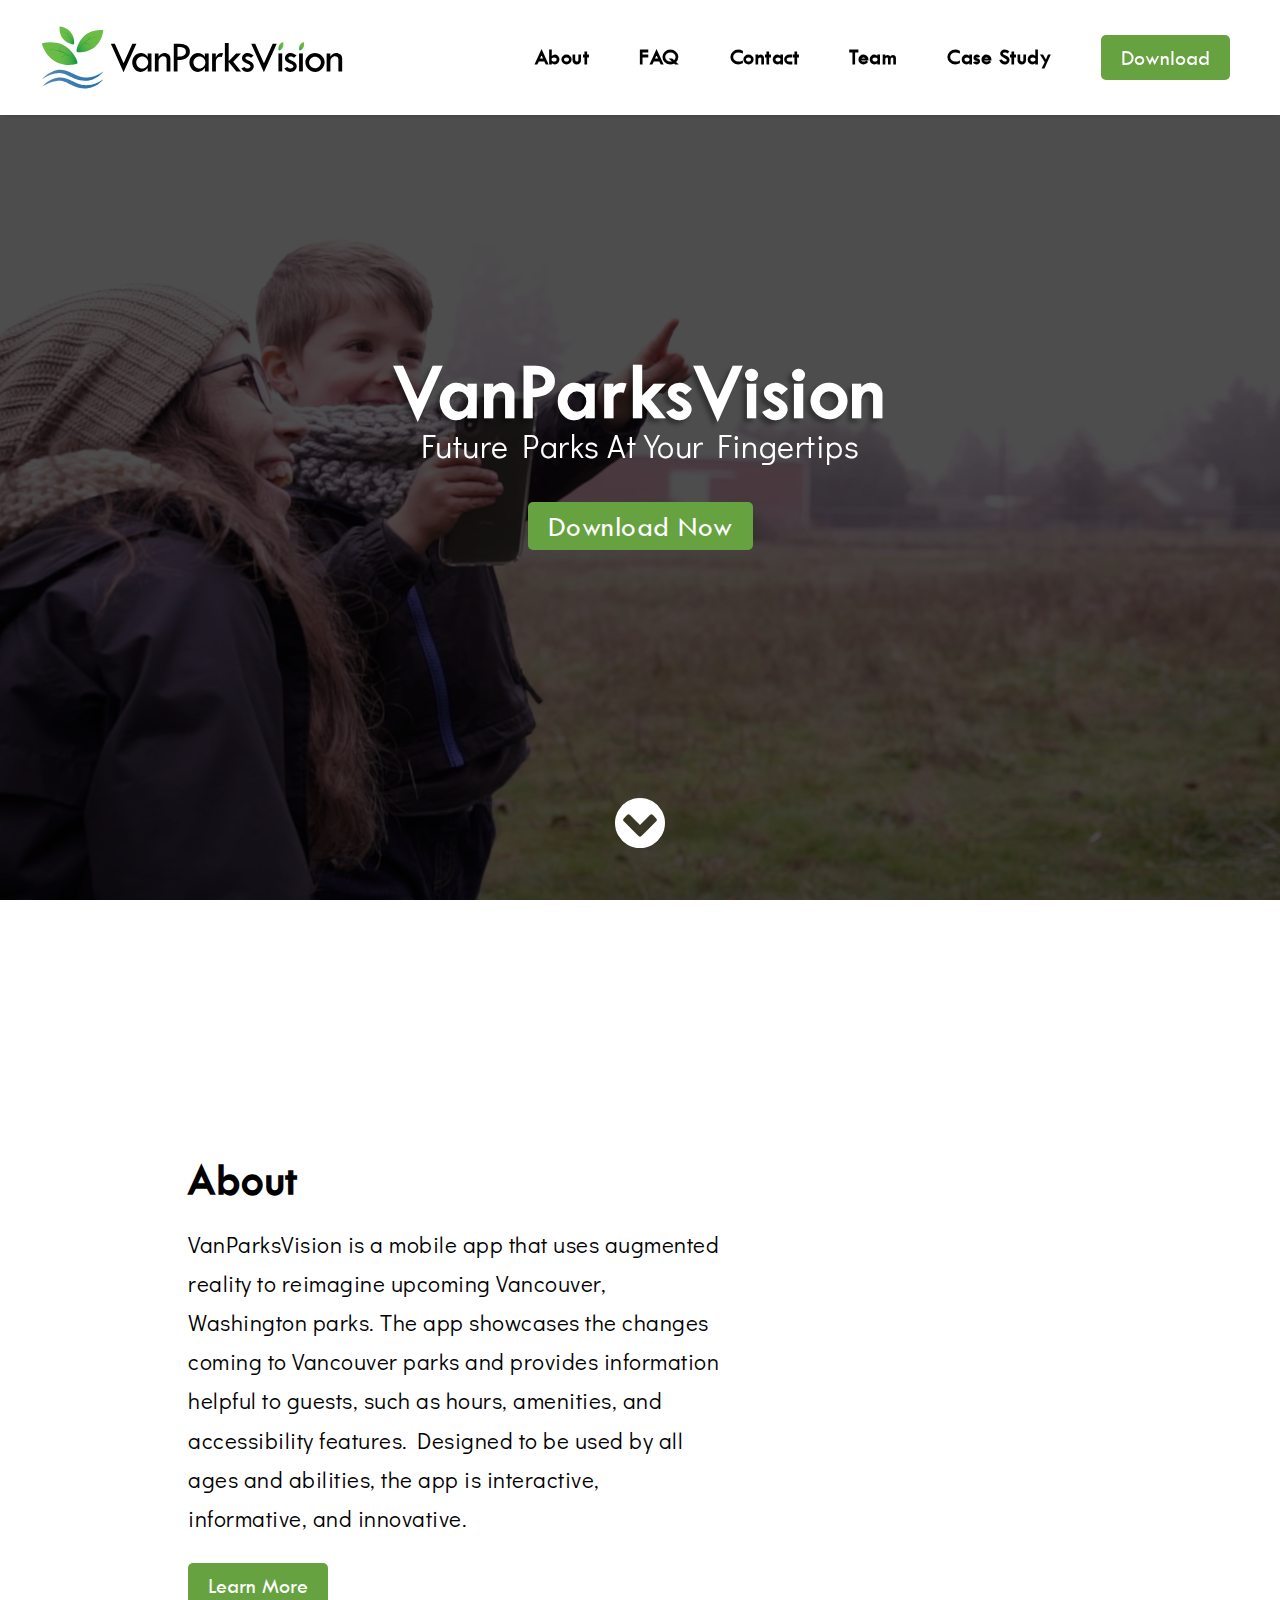
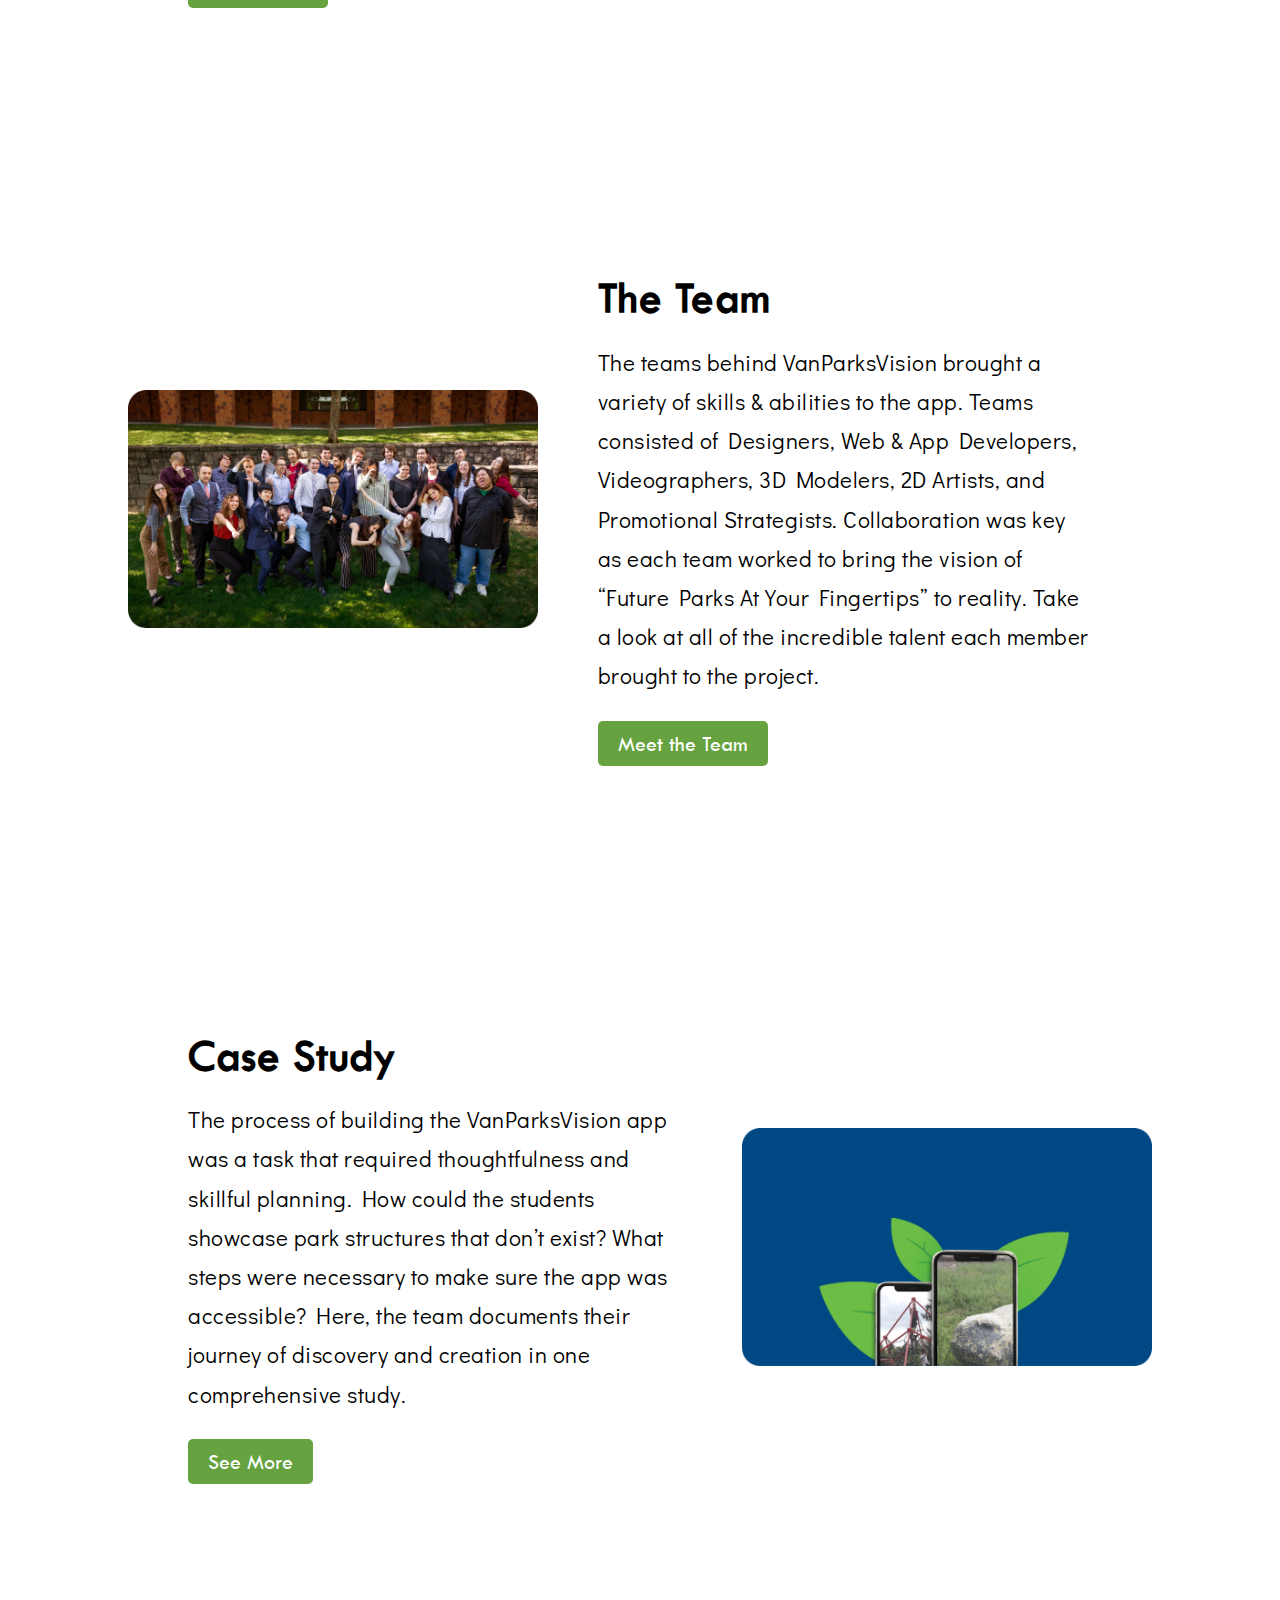
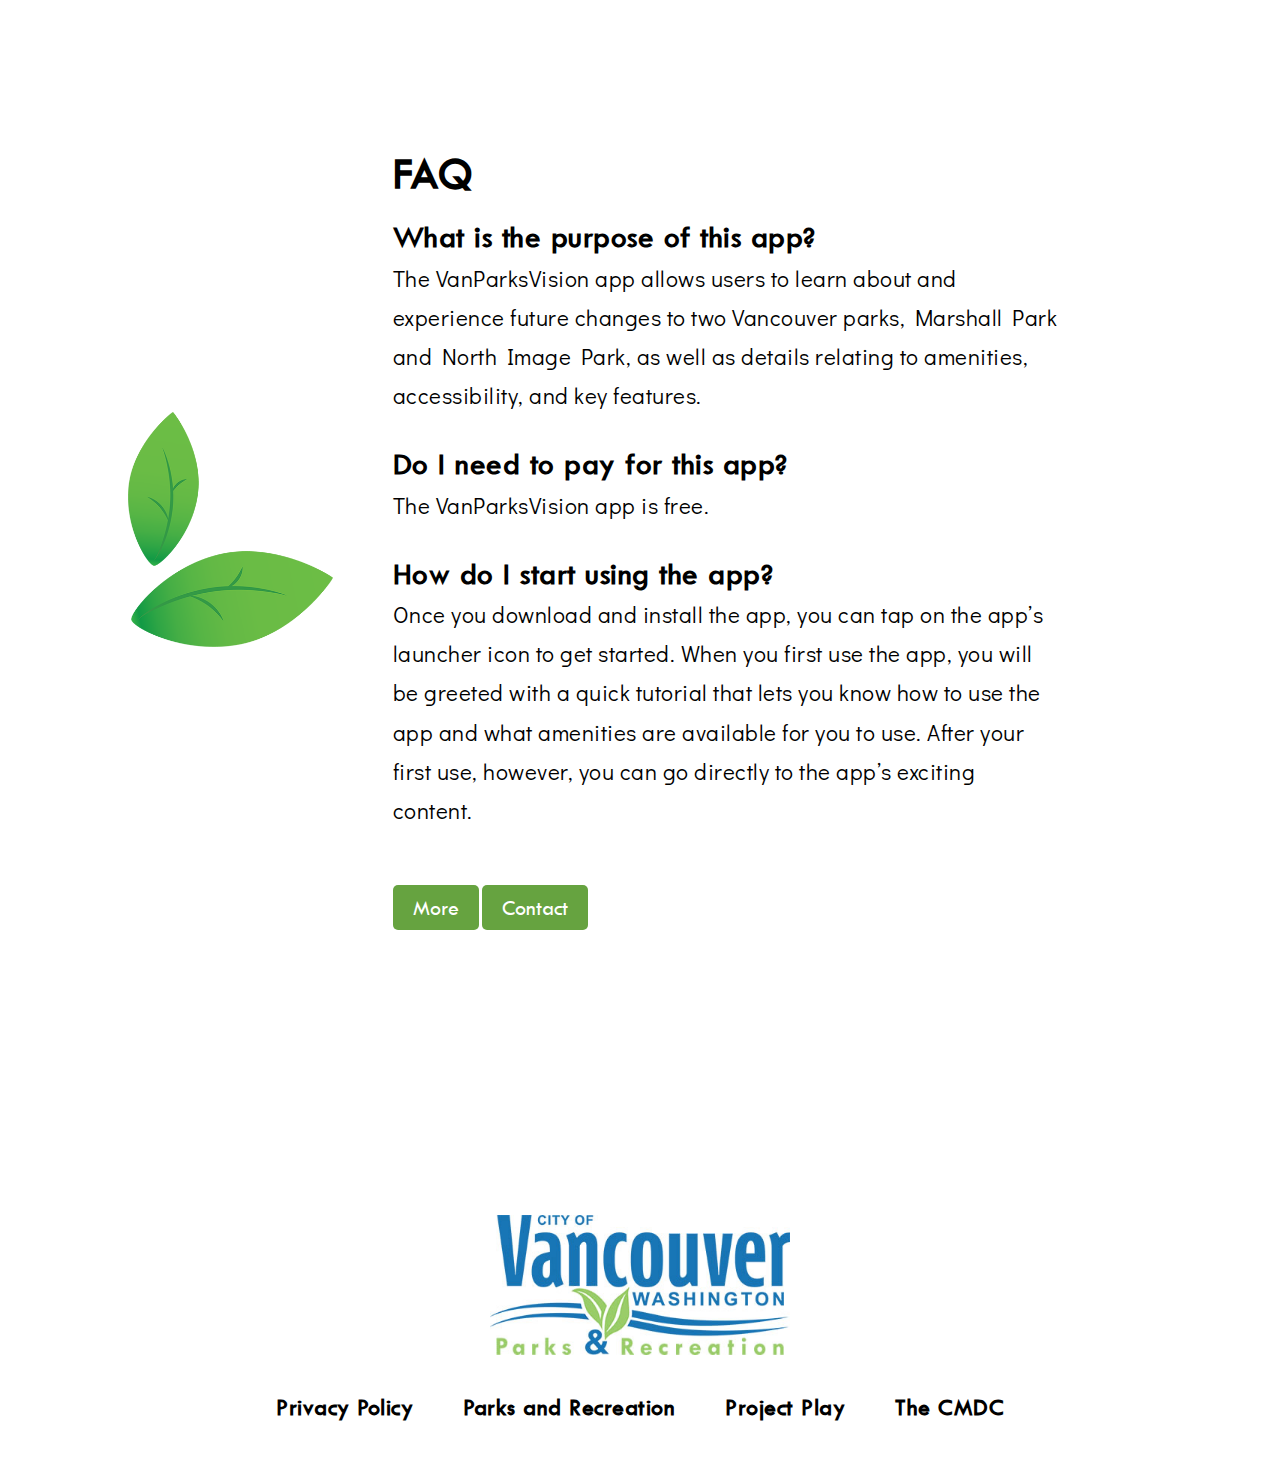
==== commit 19f4d9c5: "Image tweaks" ====
--- a/index.html
+++ b/index.html
@@ -85,11 +85,13 @@
             </article>
         </section>
         <!-- FAQ -->
-        <section>
+        <section class='faq-section'>
             <img id="leaves" src="img/two_leaf_motif.png">
             <article>
                 <h3>FAQ</h3>
-                <p>Lorem ipsum dolor sit amet, consectetur adipiscing elit, sed do eiusmod tempor incididunt ut labore et dolore magna aliqua. Ut enim ad minim veniam, quis nostrud exercitation ullamco laboris nisi ut aliquip ex ea commodo consequat. Duis aute irure dolor in reprehenderit in voluptate velit esse cillum dolore eu fugiat nulla pariatur. Excepteur sint occaecat cupidatat non proident, sunt in culpa qui officia deserunt mollit anim id est laborum.</p>
+                <p><strong>What is the purpose of this app?</strong><br> The VanParksVision app allows users to learn about and experience future changes to two Vancouver parks, Marshall Park and North Image Park, as well as details relating to amenities, accessibility, and key features.</p>
+                <p><strong>Do I need to pay for this app?</strong><br> The VanParksVision app is free.</p>
+                <p><strong>How do I start using the app?</strong><br> Once you download and install the app, you can tap on the app’s launcher icon to get started. When you first use the app, you will be greeted with a quick tutorial that lets you know how to use the app and what amenities are available for you to use. After your first use, however, you can go directly to the app’s exciting content.</p>
                 <a href="faq/index.html"><button class="download-button">More</button></a>
                 <a href="faq/index.html"><button class="download-button">Contact</button></a>
             </article>
--- a/css/styles.css
+++ b/css/styles.css
@@ -66,14 +66,16 @@
 
 html {
 	scroll-behavior: smooth;
+	overflow: hidden;
 }
 
 
 /* --Body Copy-- */
 body {
-font-size: 16px;
-font-family: 'Didact Gothic';
-letter-spacing: .5px;
+	overflow: hidden;
+	font-size: 16px;
+	font-family: 'Didact Gothic';
+	letter-spacing: .5px;
 }
 
 p {	
@@ -154,6 +156,14 @@
 	background-color: #3573B3;
 }
 
+strong {
+    font-family: 'Tw Cen MT';
+	font-style: normal;
+	font-weight: bold;
+	font-size: 1.4em;
+	line-height: 1.2em;
+}
+
 
 /* -- Hero Unit/Header -- */
 header {
@@ -282,12 +292,7 @@
 
 #home-content section img,#about-video {
 	align-self: center;
-	width: 45%;
-}
-
-#home-content section .leaf-motif {
-	max-height: 380px;
-	max-width: 331px;
+	width: 100%;
 }
 
 #home-content section article {
@@ -303,16 +308,16 @@
 
 #home-content #about-video {
 	position: relative;
-    width: 45%;
-    height: 0;
-    padding-bottom: 21%;
+	width: 100%;
+	padding-bottom: 56%;
 }
 
 #home-content iframe {
+	width: 100%;
+	height: 100%;
 	position: absolute;
-    top: 0;
-    left: 0;
-	width: 100%;
+	top: 0;
+	left: 0;
 	border-radius: 25px;
 }
 
@@ -321,7 +326,11 @@
 }
 
 #home-content #leaves {
-	width: 20%;
+	width: 40%;
+}
+
+#home-content .faq-section p {
+	padding-bottom: 30px;
 }
 
 #home-footer {
@@ -336,13 +345,18 @@
 		width: 80%;
 	}
 
-	.youtube-embed {
-		padding-bottom: 0;
-		min-width: 40%;
-	  }
+	#home-content #about-video {
+		position: relative;
+		width: 45%;
+		padding-bottom: 21%;
+	}
 
 	#home-content section img {
 		width: 40%;
+	}
+
+	#home-content #leaves {
+		width: 20%;
 	}
 
 	.flex-reverse {
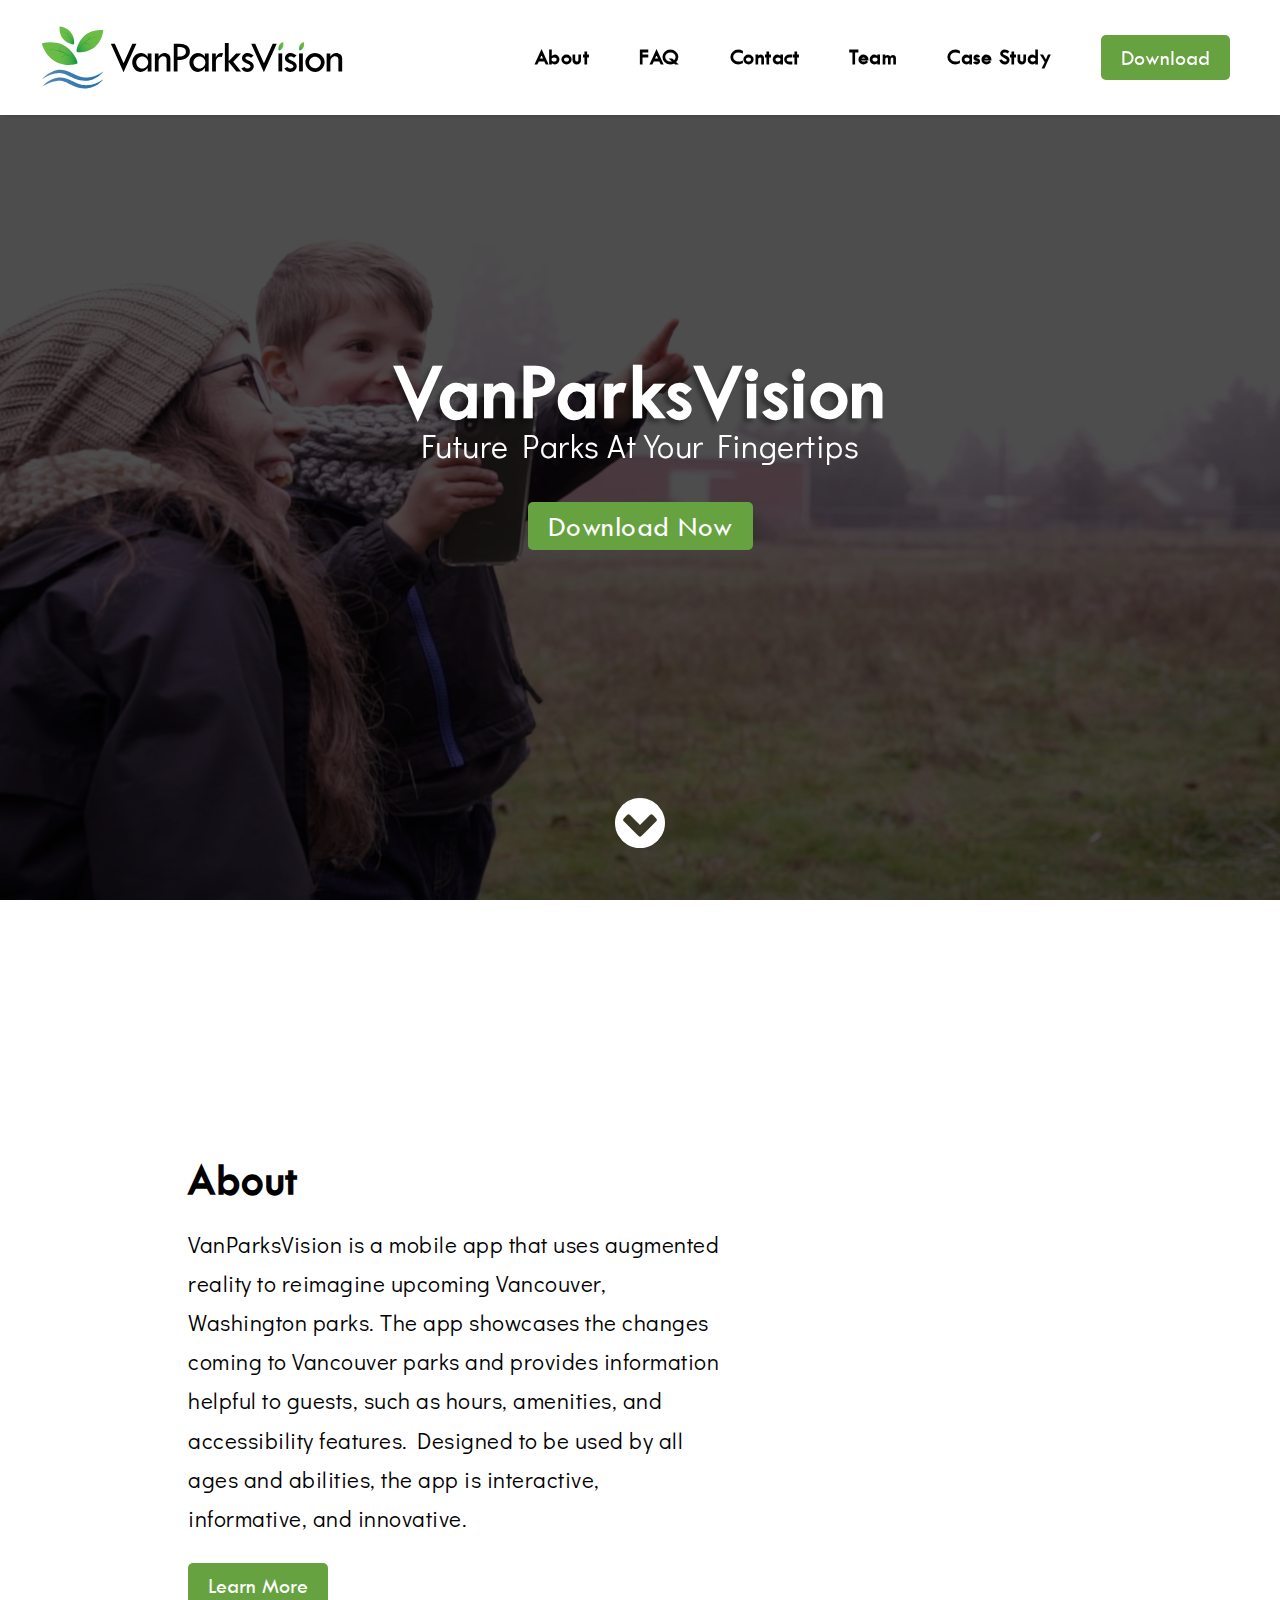
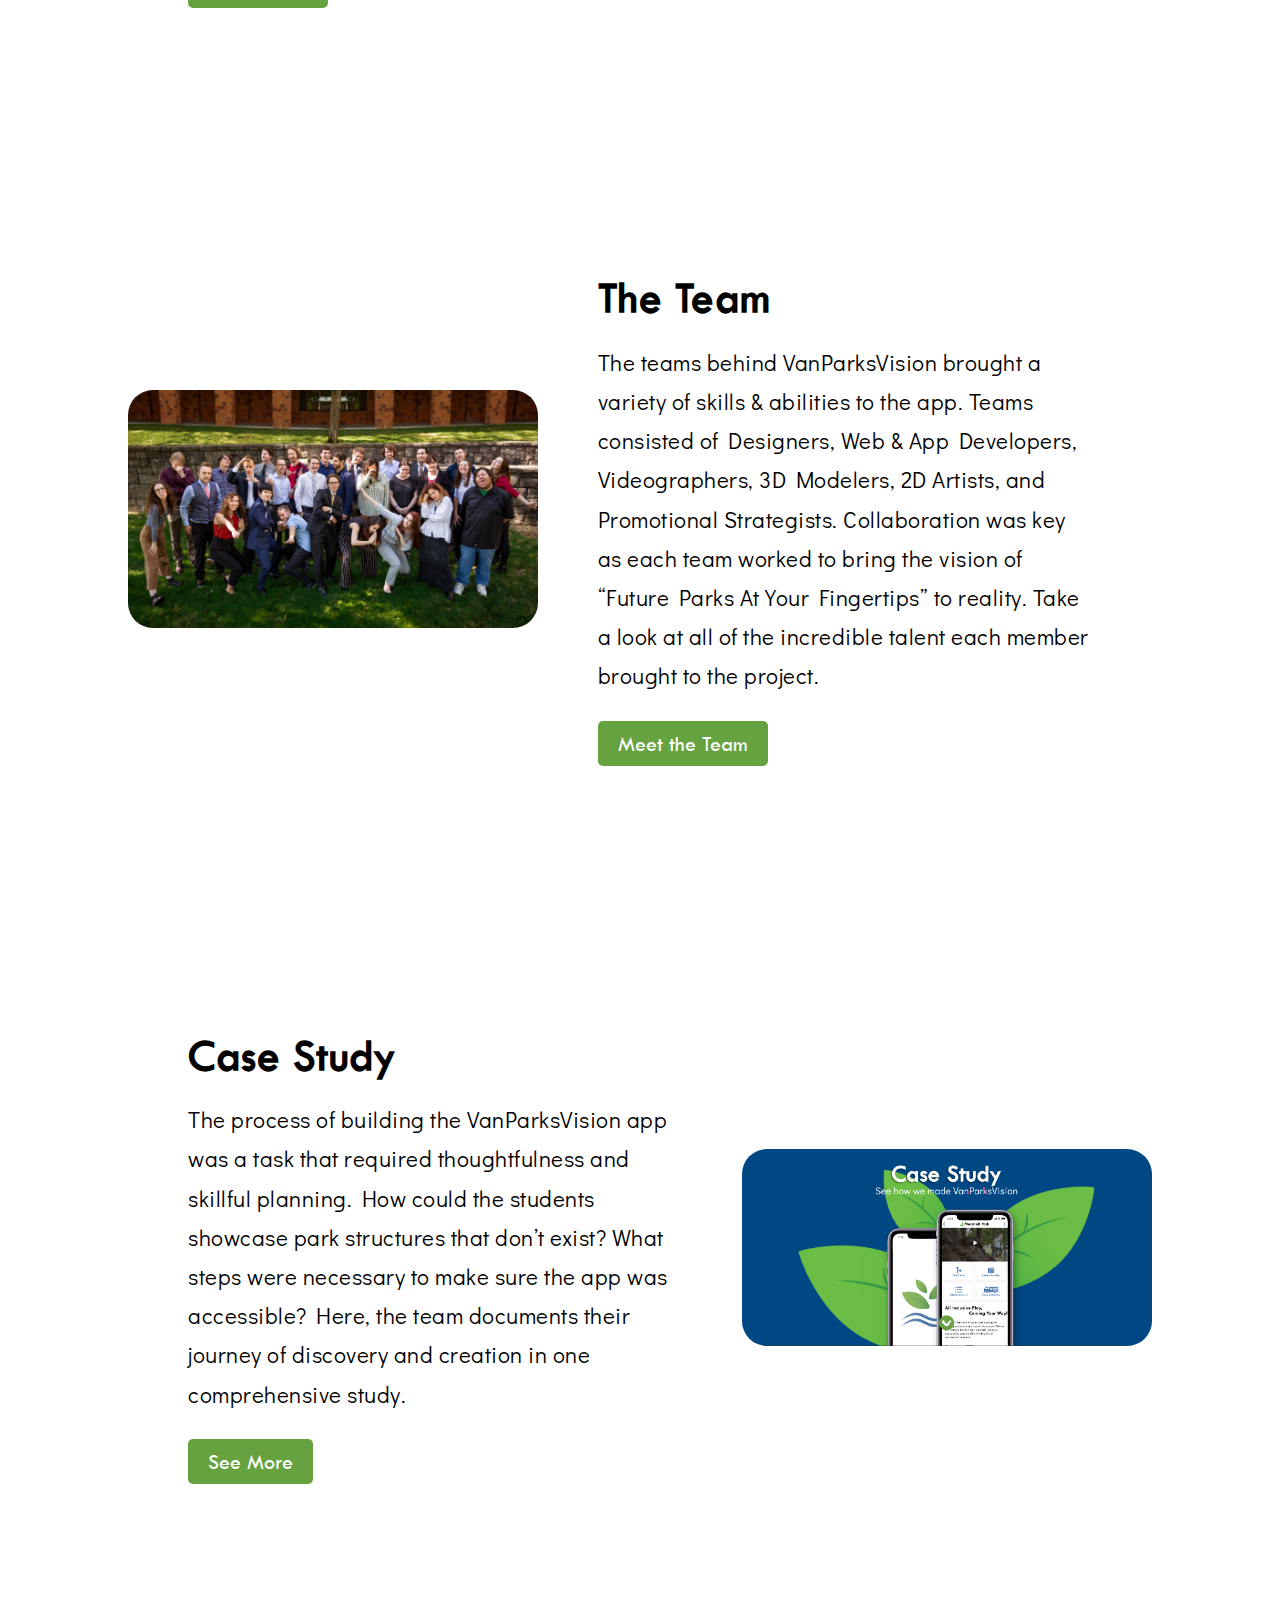
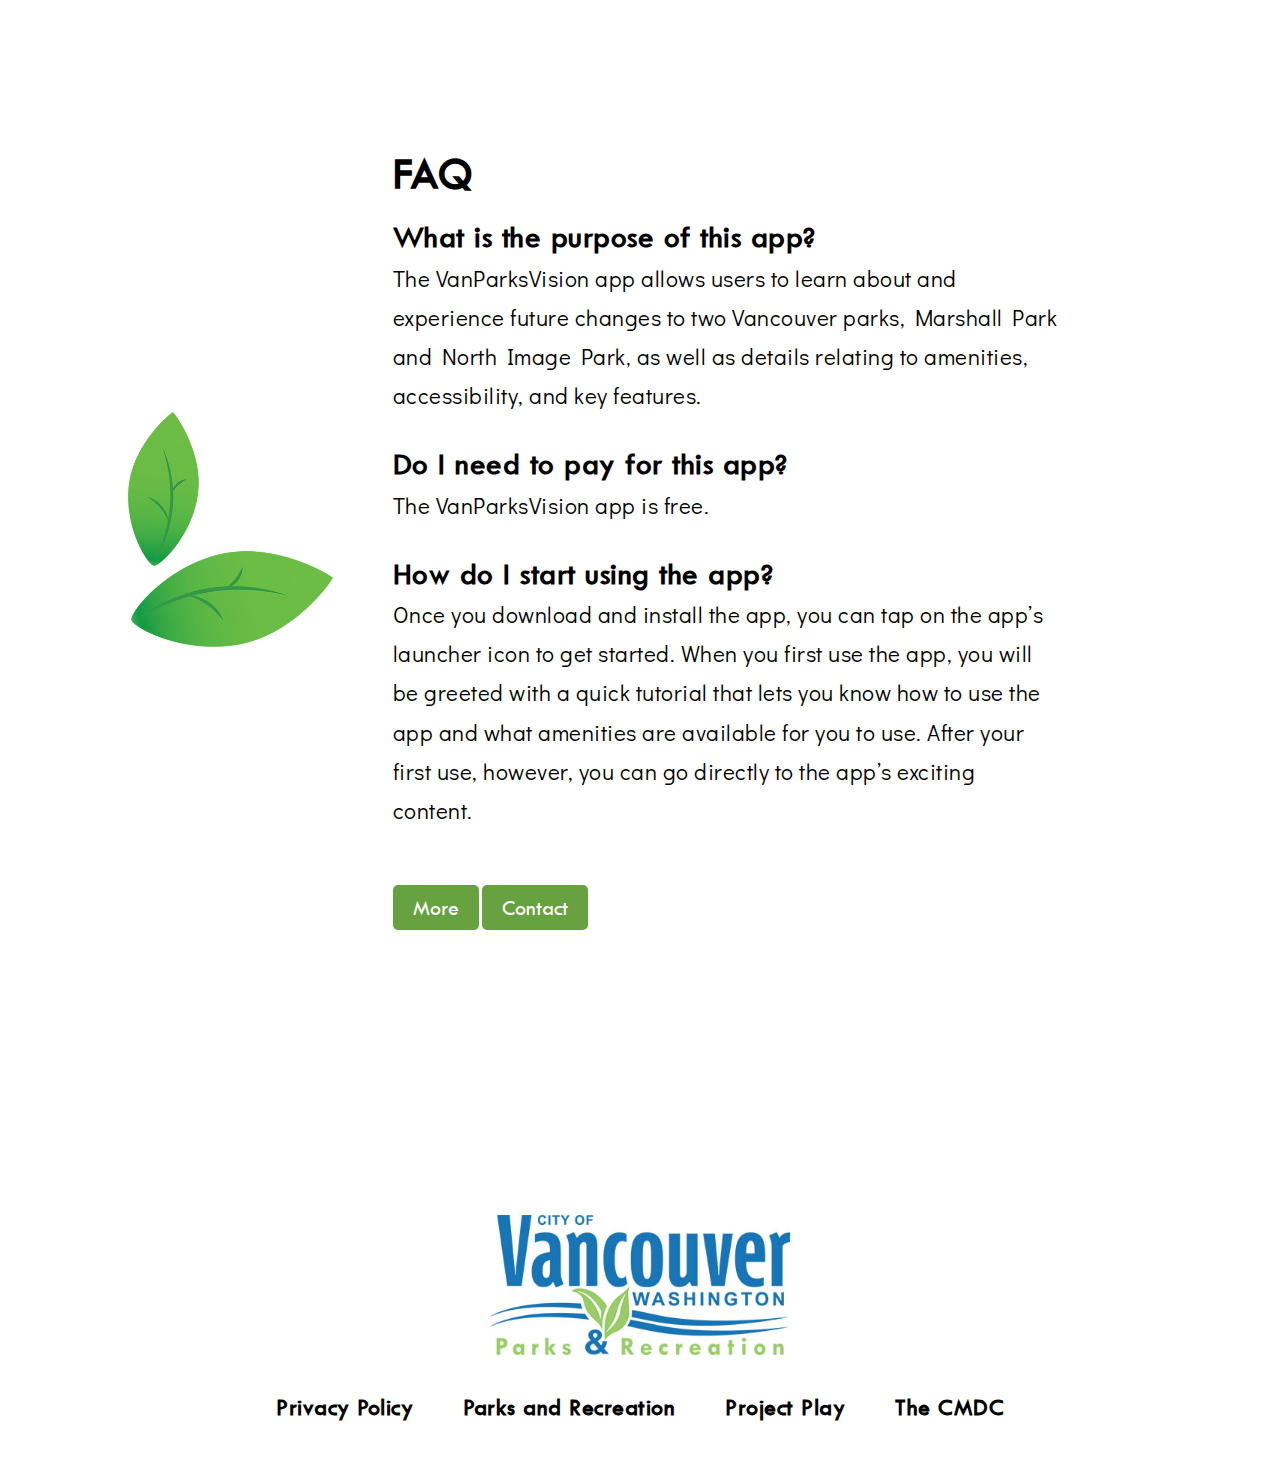
==== commit 2d4f2c60: "Adding images" ====
--- a/index.html
+++ b/index.html
@@ -48,7 +48,7 @@
 
         <!--Youtube Hosting method-->
             <div class="videoContainer">
-                    <iframe width="x" height="y" src="https://www.youtube.com/embed/u58BKRZdWmc?controls=0&autoplay=1&loop=1&playlist=u58BKRZdWmc" frameborder="0" allow="accelerometer; autoplay; encrypted-media; gyroscope; picture-in-picture" allowfullscreen></iframe>
+                    <iframe width="x" height="y" src="https://www.youtube.com/embed/57Syt7LexxQ?controls=0&autoplay=1&loop=1&playlist=57Syt7LexxQ" frameborder="0" allow="accelerometer; autoplay; encrypted-media; gyroscope; picture-in-picture" allowfullscreen></iframe>
             </div>
     </header>
 
@@ -57,7 +57,7 @@
         <!-- About -->
         <section class="flex-reverse">
             <div id="about-video">
-                <iframe width="x" height="y" src="https://www.youtube.com/embed/u58BKRZdWmc" frameborder="0" allow="accelerometer; autoplay; encrypted-media; gyroscope; picture-in-picture" allowfullscreen></iframe>
+                <iframe width="x" height="y" src="https://www.youtube.com/embed/P6T9rUU9lO4?rel=0&modestbranding=1" frameborder="0" allow="accelerometer; autoplay; gyroscope; picture-in-picture" allowfullscreen></iframe>
             </div>
             
             <article>
--- a/css/styles.css
+++ b/css/styles.css
@@ -66,13 +66,11 @@
 
 html {
 	scroll-behavior: smooth;
-	overflow: hidden;
 }
 
 
 /* --Body Copy-- */
 body {
-	overflow: hidden;
 	font-size: 16px;
 	font-family: 'Didact Gothic';
 	letter-spacing: .5px;
@@ -323,6 +321,7 @@
 
 #home-content img {
 	max-width: 100%;
+	border-radius: 25px;
 }
 
 #home-content #leaves {
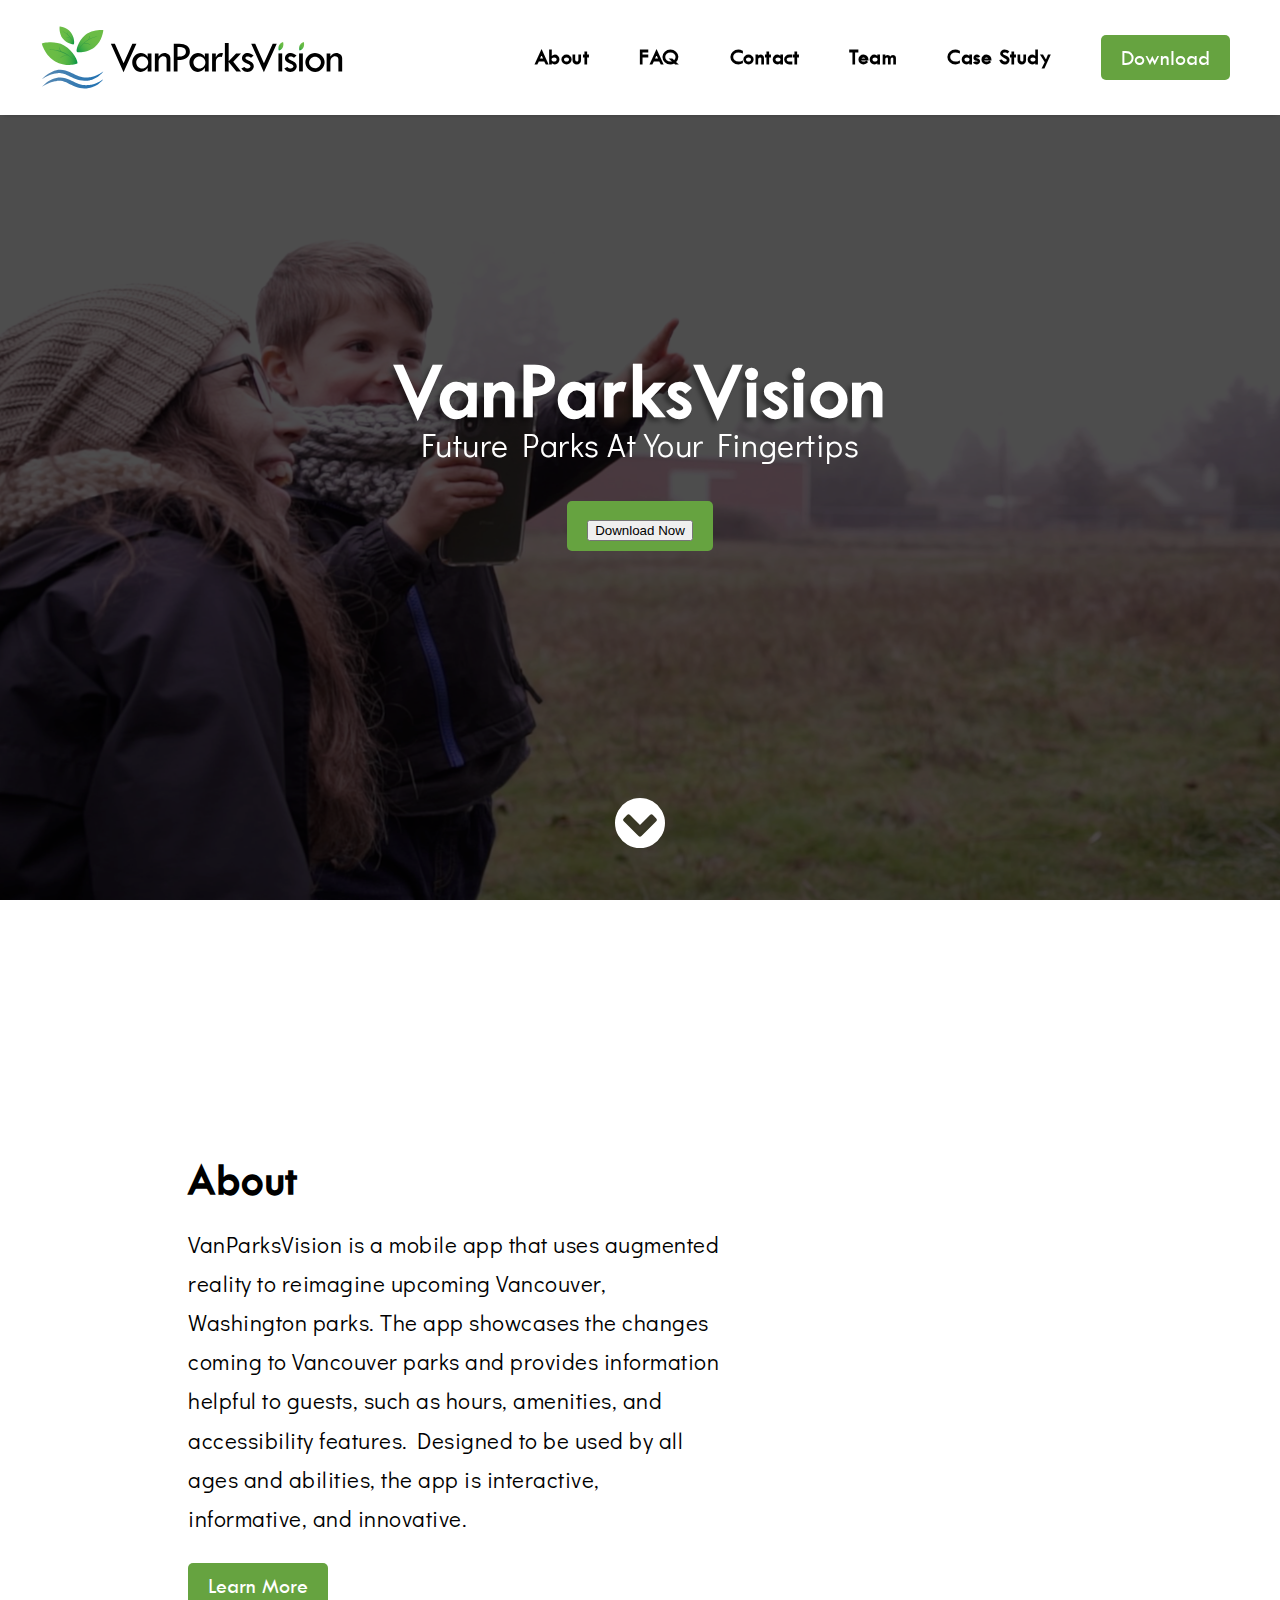
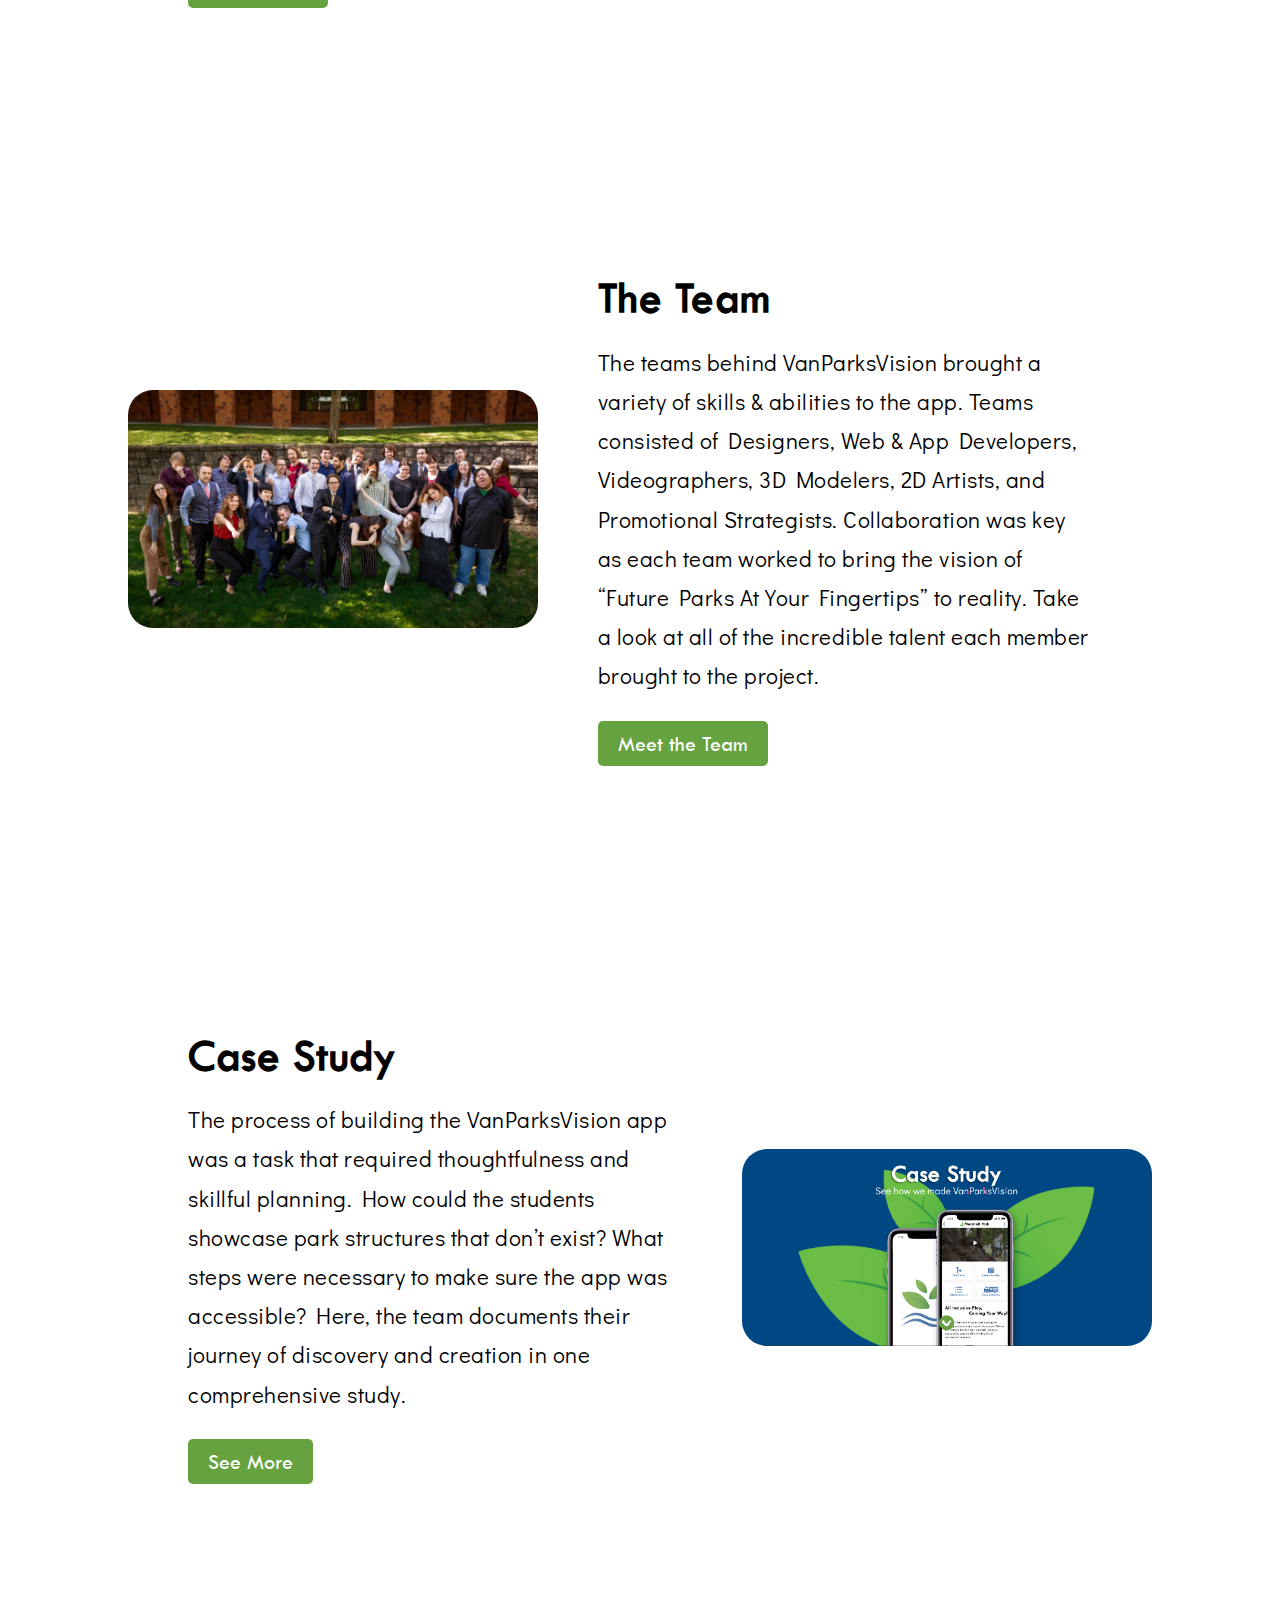
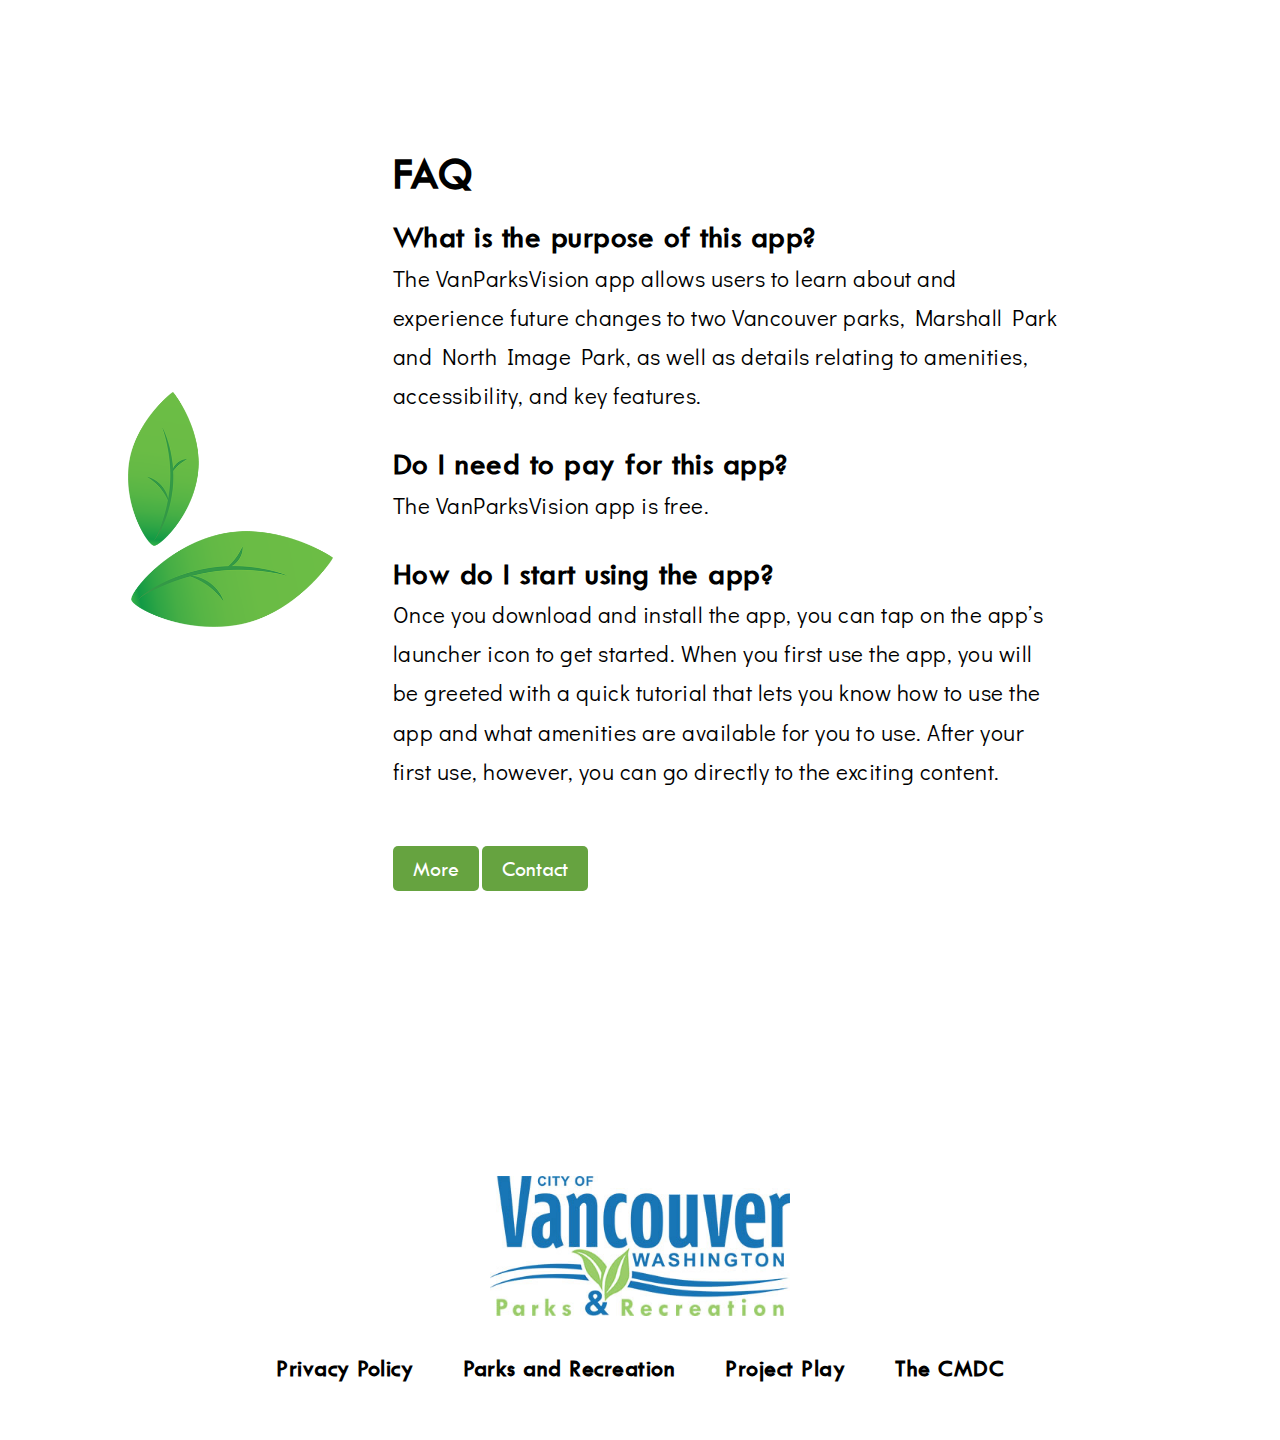
==== commit 2f9acb06: "Tracy's ARIA markup" ====
--- a/index.html
+++ b/index.html
@@ -18,8 +18,8 @@
     <!-- Navigation Area -->
     <nav>
         <div id="nav-bar">
-            <a href="index.html"><img id="logo" src="img/logo-horizontal.svg"></a>
-            <img id="nav-menu-icon" src="img/nav-menu.svg">
+            <a href="index.html"><img id="logo" src="img/logo-horizontal.svg" alt="VanParksVision logo"></a>
+            <img id="nav-menu-icon" src="img/nav-menu.svg" alt="mobile menu logo">
         </div>
         <div id="nav-menu">
             <a href='about/index.html'>About</a>
@@ -42,7 +42,7 @@
 
         <h1>VanParksVision</h1>
         <p>Future Parks At Your Fingertips</p>
-        <a class="download-button" href="download/index.html"><button">Download Now</button></a>
+        <a class="download-button" href="download/index.html"><button >Download Now</button></a>
         <!--Video Hero methods and info below
         Link to article about embeding a video in the hero section: https://howtogetonline.com/how-to-embed-a-hero-background-video.php -->
 
@@ -68,7 +68,7 @@
         </section>
         <!-- Team -->
         <section>
-            <img src="img/team.png">
+            <img src="img/team.png" alt="silly picture of the DTC teams">
             <article>
                 <h3>The Team</h3>
                 <p>The teams behind VanParksVision brought a variety of skills & abilities to the app. Teams consisted of Designers, Web & App Developers, Videographers, 3D Modelers, 2D Artists, and Promotional Strategists. Collaboration was key as each team worked to bring the vision of “Future Parks At Your Fingertips” to reality. Take a look at all of the incredible talent each member brought to the project.</p>
@@ -77,30 +77,30 @@
         </section>
         <!-- Case Study -->
         <section class="flex-reverse">
-            <img src="img/casestudy-hero-placeholder.png">
+            <img src="img/casestudy-hero-placeholder.png" alt="something">
             <article>
                 <h3>Case Study</h3>
                 <p>The process of building the VanParksVision app was a task that required thoughtfulness and skillful planning. How could the students showcase park structures that don’t exist? What steps were necessary to make sure the app was accessible? Here, the team documents their journey of discovery and creation in one comprehensive study.</p>
-                <a href="casestudy/index.html"><button class="download-button">See More</button></a>
+                <a href="casestudy/index.html"><button class="download-button" aria-label="Case Study page, continued">See More</button></a>
             </article>
         </section>
         <!-- FAQ -->
         <section class='faq-section'>
-            <img id="leaves" src="img/two_leaf_motif.png">
+            <img id="leaves" src="img/two_leaf_motif.png" alt="leaf motif image">
             <article>
                 <h3>FAQ</h3>
                 <p><strong>What is the purpose of this app?</strong><br> The VanParksVision app allows users to learn about and experience future changes to two Vancouver parks, Marshall Park and North Image Park, as well as details relating to amenities, accessibility, and key features.</p>
                 <p><strong>Do I need to pay for this app?</strong><br> The VanParksVision app is free.</p>
-                <p><strong>How do I start using the app?</strong><br> Once you download and install the app, you can tap on the app’s launcher icon to get started. When you first use the app, you will be greeted with a quick tutorial that lets you know how to use the app and what amenities are available for you to use. After your first use, however, you can go directly to the app’s exciting content.</p>
+                <p><strong>How do I start using the app?</strong><br> Once you download and install the app, you can tap on the app’s launcher icon to get started. When you first use the app, you will be greeted with a quick tutorial that lets you know how to use the app and what amenities are available for you to use. After your first use, however, you can go directly to the exciting content.</p>
                 <a href="faq/index.html"><button class="download-button">More</button></a>
-                <a href="faq/index.html"><button class="download-button">Contact</button></a>
+                <a href="contact/index.html"><button class="download-button">Contact</button></a>
             </article>
         </section>
     </div>
 
     <!-- Footer Area -->
     <footer id="home-footer">
-        <img src="img/parks-logo.jfif">
+        <img src="img/parks-logo.jfif" alt="City of Vancouver Washington Parks & Recreation logo">
         <ul>
             <a href='https://www.cityofvancouver.us/law/page/website-privacy-policy'><li>Privacy Policy</li></a>
             <a href='https://www.cityofvancouver.us/parksrec'><li>Parks and Recreation</li></a>
